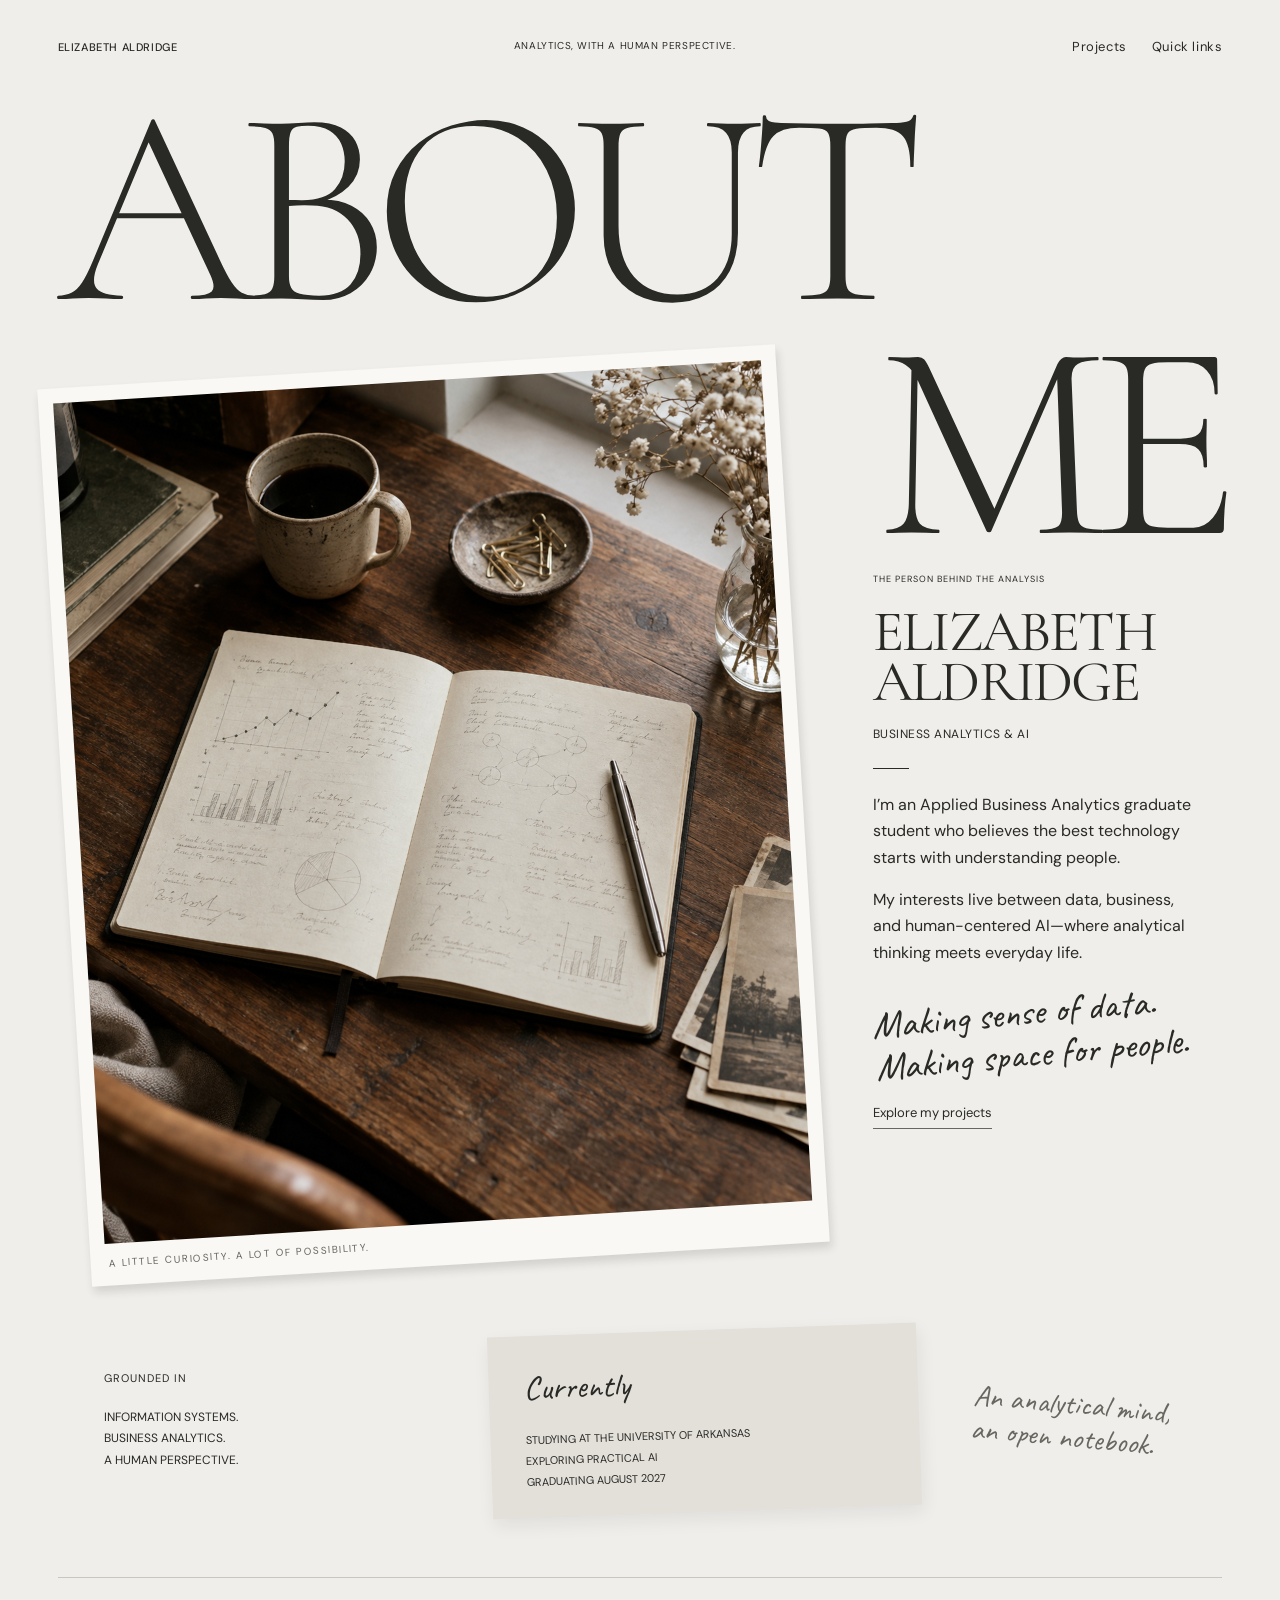
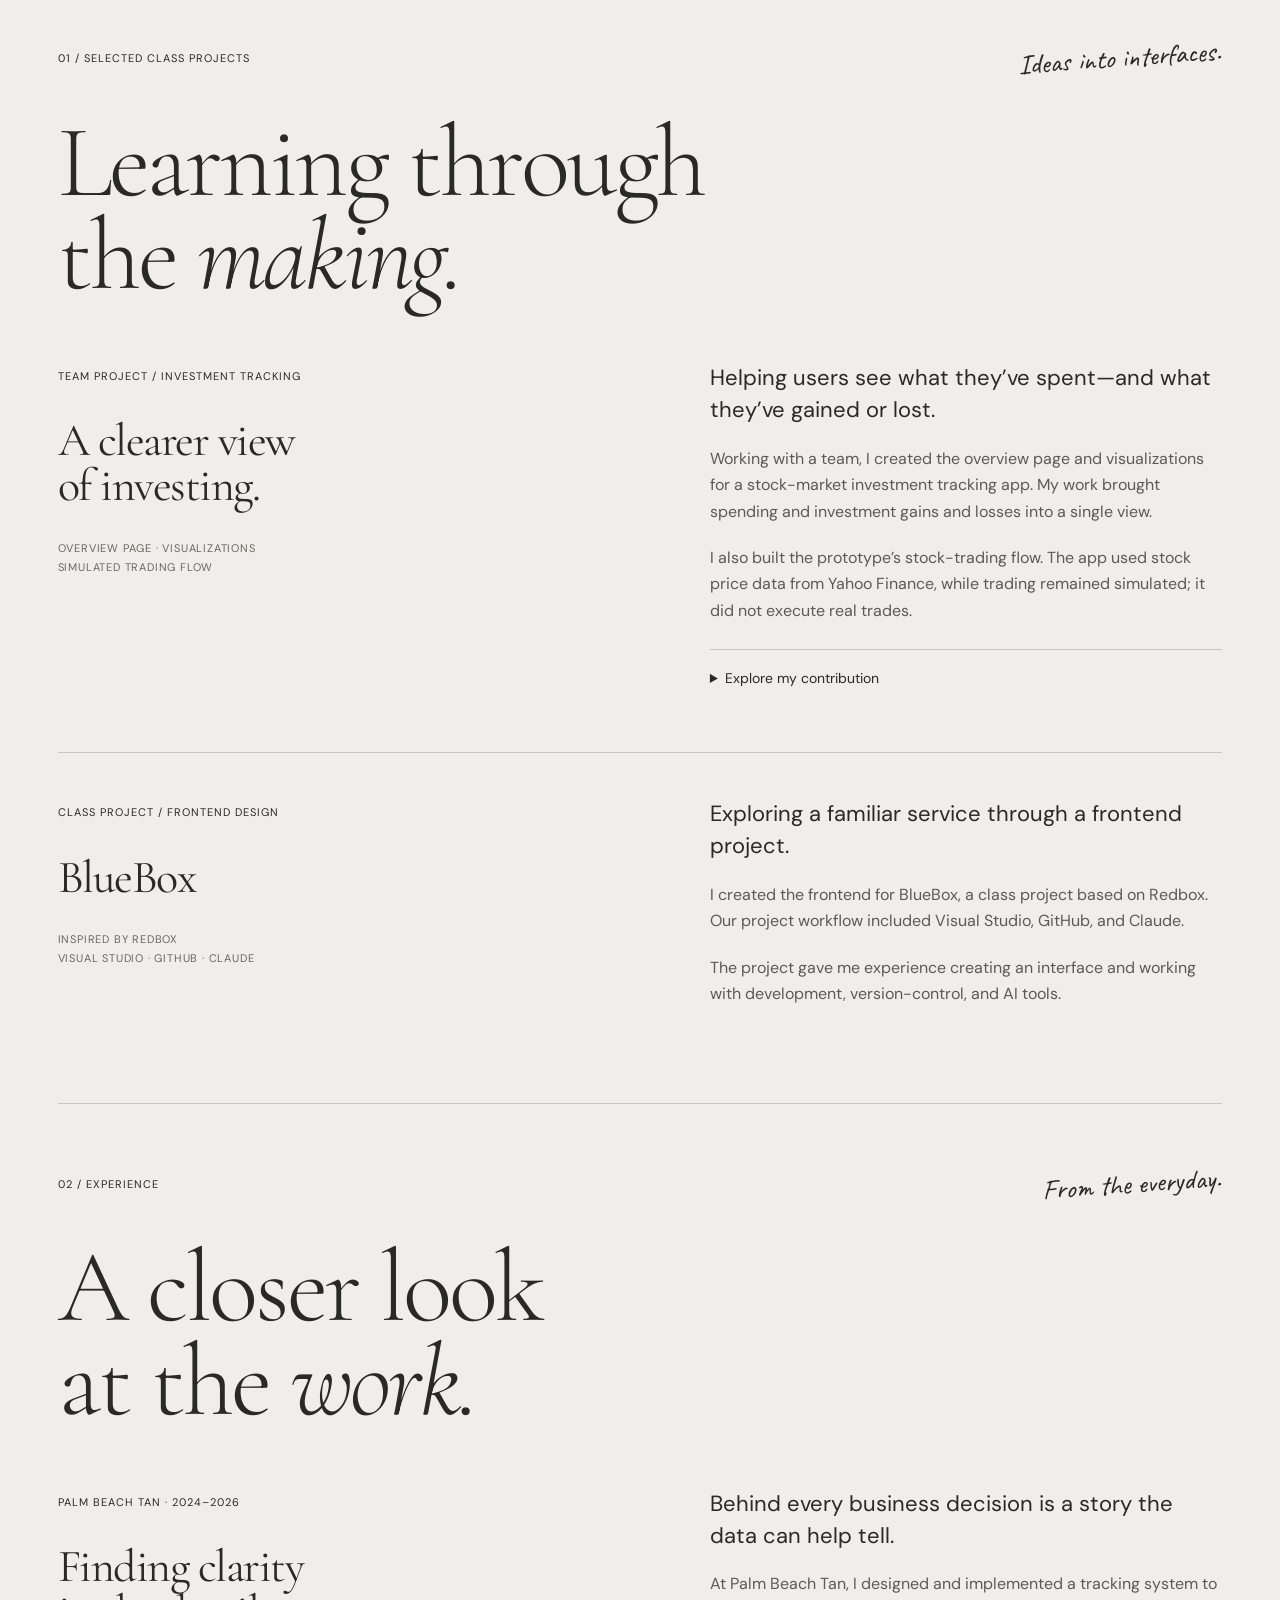
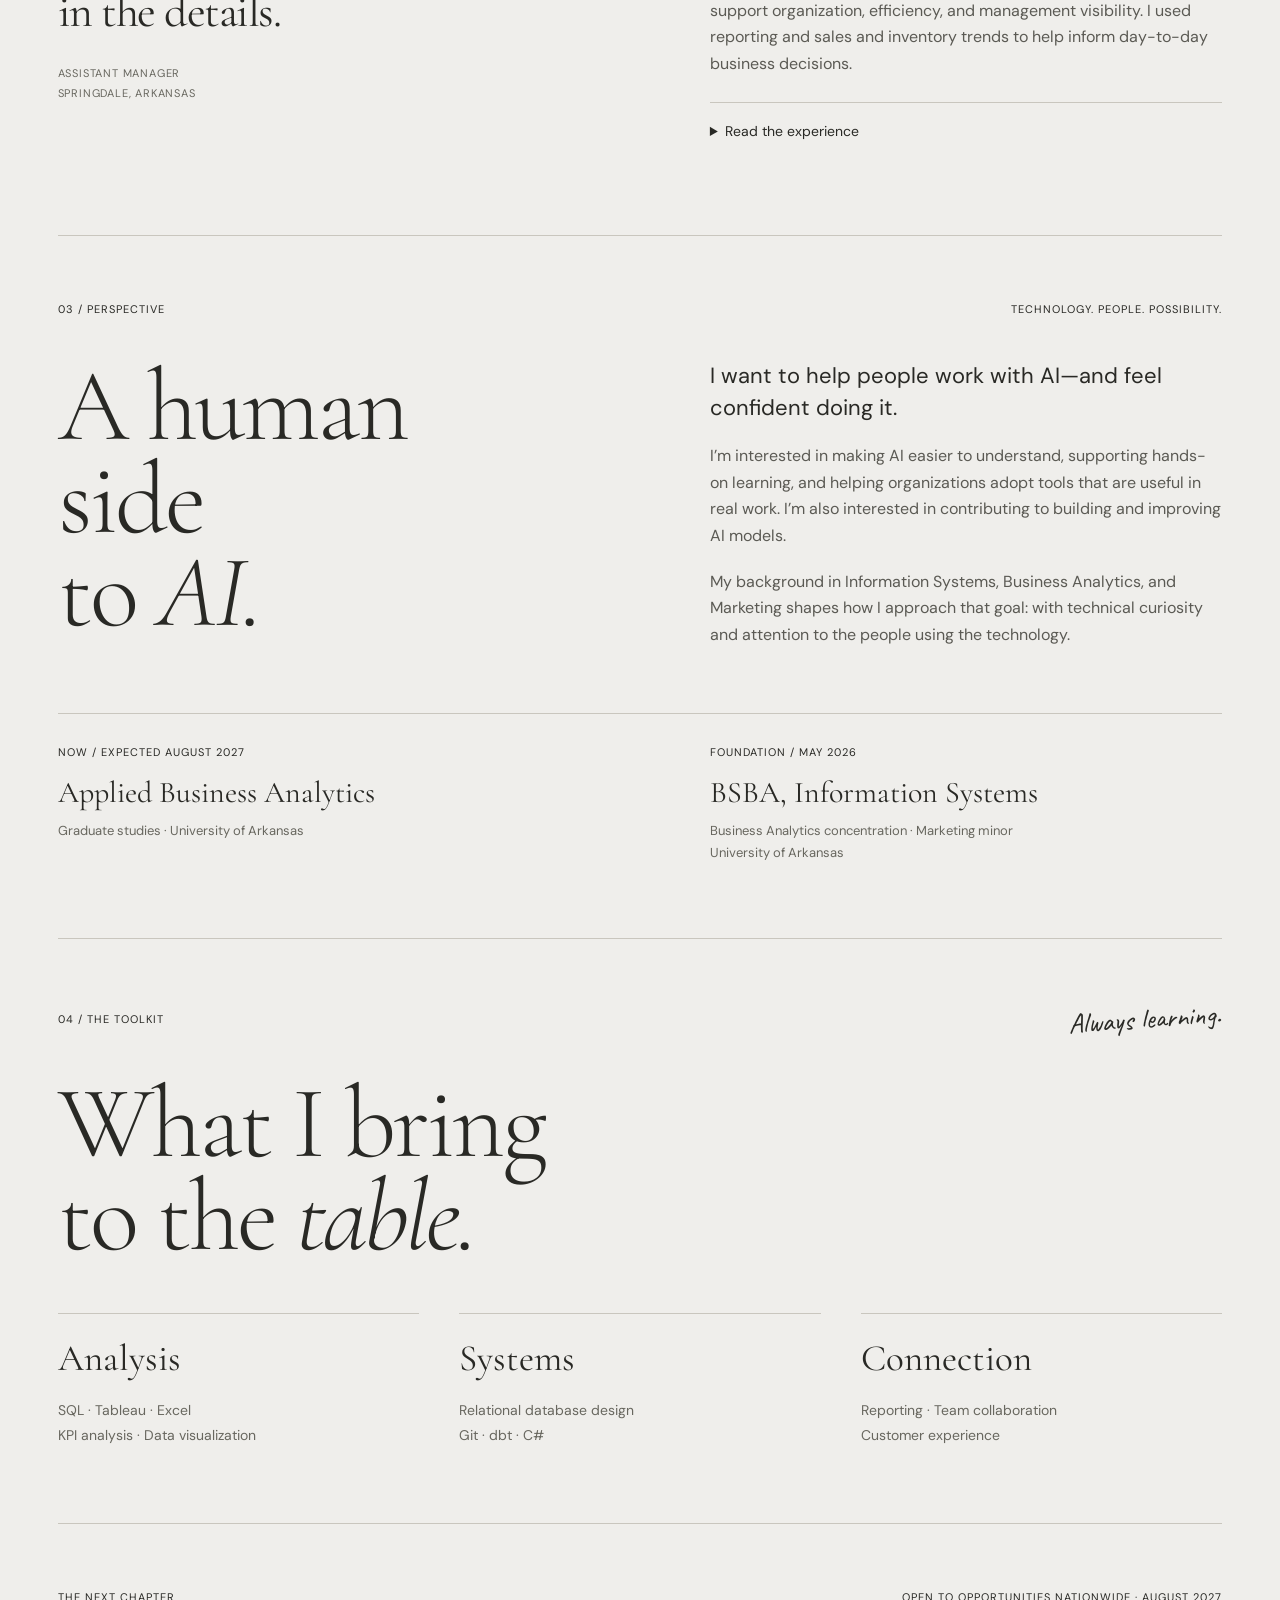
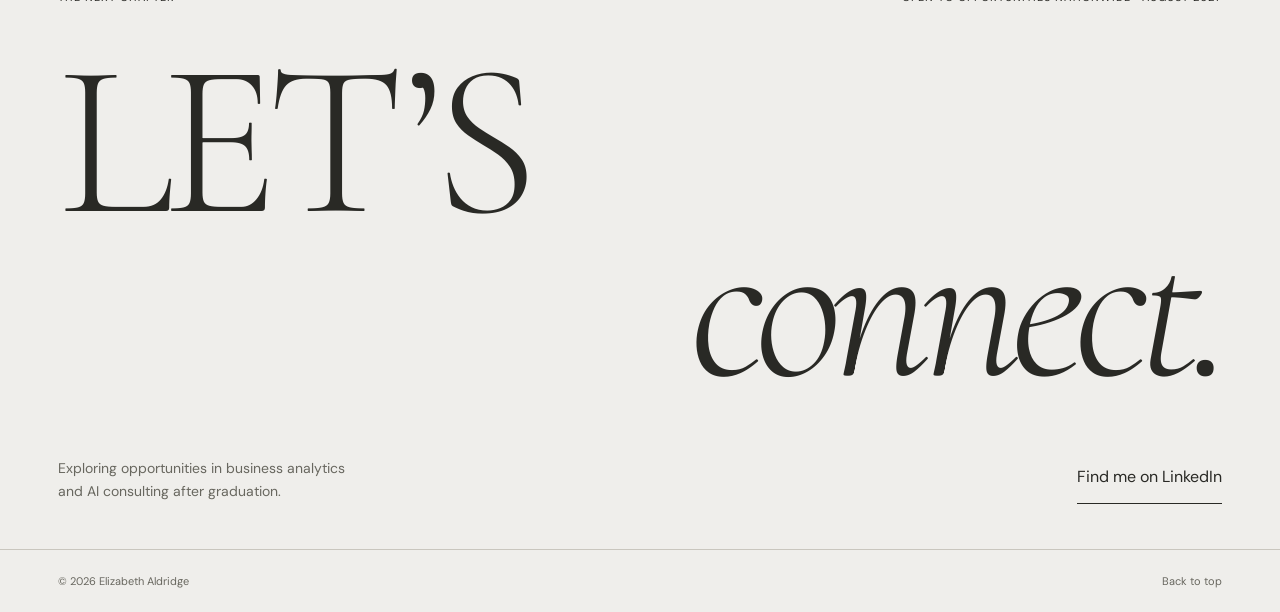
==== index.html @ b543fb03 "Add files via upload" ====
<!doctype html><html lang="en"><head><meta charset="UTF-8"><meta name="viewport" content="width=device-width,initial-scale=1"><title>Elizabeth Aldridge — A human perspective on analytics</title><meta name="description" content="Elizabeth Aldridge. Business analytics, human-centered AI, and a little curiosity. University of Arkansas, graduating August 2027."><link rel="stylesheet" href="style.css"></head><body><a class="skip" href="#main">Skip to content</a><header><a href="#" class="wordmark">ELIZABETH ALDRIDGE</a><span class="header-note">ANALYTICS, WITH A HUMAN PERSPECTIVE.</span><nav aria-label="Main navigation"><a href="#projects">Projects</a><a href="links.html">Quick links</a></nav></header><main id="main"><section class="opening" id="about"><h1><span>ABOUT</span><span>ME</span></h1><div class="intro-grid"><figure class="photo"><img src="editorial-desk.png" alt="A notebook and pen on a sunlit wooden desk, an editorial study of quiet work"><figcaption>A LITTLE CURIOSITY. A LOT OF POSSIBILITY.</figcaption></figure><div class="bio"><p class="small">THE PERSON BEHIND THE ANALYSIS</p><h2>ELIZABETH<br>ALDRIDGE</h2><p class="role-label">BUSINESS ANALYTICS & AI</p><div class="rule"></div><p>I’m an Applied Business Analytics graduate student who believes the best technology starts with understanding people.</p><p>My interests live between data, business, and human-centered AI—where analytical thinking meets everyday life.</p><p class="handwritten">Making sense of data.<br>Making space for people.</p><a class="text-link" href="#projects">Explore my projects</a></div></div><div class="notes-row"><div class="inspired"><p class="small">GROUNDED IN</p><p>INFORMATION SYSTEMS.<br>BUSINESS ANALYTICS.<br>A HUMAN PERSPECTIVE.</p></div><aside class="paper-note"><h3>Currently</h3><p>STUDYING AT THE UNIVERSITY OF ARKANSAS<br>EXPLORING PRACTICAL AI<br>GRADUATING AUGUST 2027</p></aside><p class="margin-note">An analytical mind,<br>an open notebook.</p></div></section><section class="projects section" id="projects"><div class="section-top"><p class="small">01 / SELECTED CLASS PROJECTS</p><span class="handwritten">Ideas into interfaces.</span></div><h2 class="section-title">Learning through<br>the <em>making.</em></h2><article class="work-grid"><div class="work-heading"><span class="small">TEAM PROJECT / INVESTMENT TRACKING</span><h3>A clearer view<br>of investing.</h3><p class="caption">OVERVIEW PAGE · VISUALIZATIONS<br>SIMULATED TRADING FLOW</p></div><div class="work-copy"><p class="lead">Helping users see what they’ve spent—and what they’ve gained or lost.</p><p>Working with a team, I created the overview page and visualizations for a stock-market investment tracking app. My work brought spending and investment gains and losses into a single view.</p><p>I also built the prototype’s stock-trading flow. The app used stock price data from Yahoo Finance, while trading remained simulated; it did not execute real trades.</p><details><summary>Explore my contribution</summary><div><h4>Overview and visualizations</h4><p>I designed and built the overview page to help users understand spending and investment performance, including gains and losses.</p><h4>Trading interaction</h4><p>I built the system for trading stocks within the prototype. This let us explore the trading experience without connecting to a live brokerage.</p><h4>Project scope</h4><p>A class team prototype with connected Yahoo Finance price data. It was not a production trading platform, and trading rules and safeguards were not fully enforced.</p></div></details></div></article><article class="work-grid"><div class="work-heading"><span class="small">CLASS PROJECT / FRONTEND DESIGN</span><h3>BlueBox</h3><p class="caption">INSPIRED BY REDBOX<br>VISUAL STUDIO · GITHUB · CLAUDE</p></div><div class="work-copy"><p class="lead">Exploring a familiar service through a frontend project.</p><p>I created the frontend for BlueBox, a class project based on Redbox. Our project workflow included Visual Studio, GitHub, and Claude.</p><p>The project gave me experience creating an interface and working with development, version-control, and AI tools.</p></div></article></section><section class="experience section" id="experience"><div class="section-top"><p class="small">02 / EXPERIENCE</p><span class="handwritten">From the everyday.</span></div><h2 class="section-title">A closer look<br>at the <em>work.</em></h2><div class="work-grid"><div class="work-heading"><span class="small">PALM BEACH TAN · 2024–2026</span><h3>Finding clarity<br>in the details.</h3><p class="caption">ASSISTANT MANAGER<br>SPRINGDALE, ARKANSAS</p></div><div class="work-copy"><p class="lead">Behind every business decision is a story the data can help tell.</p><p>At Palm Beach Tan, I designed and implemented a tracking system to support organization, efficiency, and management visibility. I used reporting and sales and inventory trends to help inform day-to-day business decisions.</p><details><summary>Read the experience</summary><div><h4>The context</h4><p>Daily operations brought together staffing, inventory, sales, and customer needs. Clear information helped connect the frontline team with management.</p><h4>My contribution</h4><p>I supported data tracking and reporting, analyzed business trends, maintained records, and communicated important information across the team.</p><h4>What I bring forward</h4><p>A practical understanding of how organized information and thoughtful communication can support a business.</p></div></details></div></div></section><section class="perspective section"><div class="section-top"><p class="small">03 / PERSPECTIVE</p><span class="small">TECHNOLOGY. PEOPLE. POSSIBILITY.</span></div><div class="perspective-grid"><h2 class="section-title">A human side<br>to <em>AI.</em></h2><div><p class="lead">I want to help people work with AI—and feel confident doing it.</p><p>I’m interested in making AI easier to understand, supporting hands-on learning, and helping organizations adopt tools that are useful in real work. I’m also interested in contributing to building and improving AI models.</p><p>My background in Information Systems, Business Analytics, and Marketing shapes how I approach that goal: with technical curiosity and attention to the people using the technology.</p></div></div><div class="education"><div><p class="small">NOW / EXPECTED AUGUST 2027</p><h3>Applied Business Analytics</h3><p>Graduate studies · University of Arkansas</p></div><div><p class="small">FOUNDATION / MAY 2026</p><h3>BSBA, Information Systems</h3><p>Business Analytics concentration · Marketing minor<br>University of Arkansas</p></div></div></section><section class="toolkit section"><div class="section-top"><p class="small">04 / THE TOOLKIT</p><span class="handwritten">Always learning.</span></div><h2 class="section-title">What I bring<br>to the <em>table.</em></h2><div class="skills"><article><h3>Analysis</h3><p>SQL · Tableau · Excel<br>KPI analysis · Data visualization</p></article><article><h3>Systems</h3><p>Relational database design<br>Git · dbt · C#</p></article><article><h3>Connection</h3><p>Reporting · Team collaboration<br>Customer experience</p></article></div></section><section class="contact section" id="contact"><div class="section-top"><p class="small">THE NEXT CHAPTER</p><span class="small">OPEN TO OPPORTUNITIES NATIONWIDE · AUGUST 2027</span></div><h2>LET’S<br><em>connect.</em></h2><div class="contact-bottom"><p>Exploring opportunities in business analytics<br>and AI consulting after graduation.</p><a href="https://www.linkedin.com/in/elizabeth-aldridge-2256142a5" target="_blank" rel="noopener noreferrer" class="contact-link">Find me on LinkedIn</a></div></section></main><footer><span>© 2026 Elizabeth Aldridge</span><a href="#">Back to top</a></footer></body></html>
---- style.css ----
@import url('https://fonts.googleapis.com/css2?family=Cormorant+Garamond:ital,wght@0,300;0,400;0,500;1,300;1,400&family=DM+Sans:wght@400;500;600&family=Caveat:wght@400;500&display=swap');
:root{--paper:#efeeeb;--ink:#292925;--muted:#68675f;--line:#c9c6be}*{box-sizing:border-box}html{scroll-behavior:smooth;scroll-padding-top:30px}body{margin:0;background:var(--paper);color:var(--ink);font:16px/1.65 'DM Sans',Arial,sans-serif}a{color:inherit;text-decoration:none}p,h1,h2,h3,figure{margin:0}a:focus-visible,summary:focus-visible{outline:2px solid #776146;outline-offset:6px}header{max-width:1440px;margin:auto;display:flex;justify-content:space-between;align-items:center;gap:25px;padding:36px 4.5% 25px;font-size:11px;letter-spacing:.6px}nav{display:flex;gap:25px;font-size:13px}.wordmark{font-weight:500}.header-note{font-size:10px}main{max-width:1440px;margin:auto}.opening{padding:0 4.5% 65px;position:relative}h1{font-family:'Cormorant Garamond',Georgia,serif;font-weight:300;font-size:clamp(100px,22vw,305px);line-height:.78;letter-spacing:-.065em;padding-top:18px;position:relative;z-index:2;pointer-events:none}h1 span:first-child{display:block}h1 span:last-child{display:block;text-align:right;margin-top:14px}.intro-grid{display:grid;grid-template-columns:64% 1fr;gap:6%;margin-top:-17%;position:relative;align-items:start}.photo{padding:15px 15px 0;background:#f9f8f4;box-shadow:2px 6px 8px #332d2626;transform:rotate(-3.5deg);margin:10px 0 0 6px;position:relative}.photo img{display:block;width:100%;aspect-ratio:4/4.75;object-fit:cover}.photo figcaption{font-size:10px;letter-spacing:1.5px;padding:12px 3px 13px;color:#66645d}.bio{padding-top:clamp(155px,17vw,245px)}.bio .small{font-size:9px;letter-spacing:1px;margin-bottom:20px}.bio h2{font-family:'Cormorant Garamond',Georgia,serif;font-weight:400;font-size:clamp(35px,4.5vw,68px);line-height:.87;letter-spacing:-1.8px}.role-label{font-size:12px;margin-top:18px;letter-spacing:.5px}.rule{width:36px;height:1px;background:var(--ink);margin:23px 0}.bio>p:not(.small):not(.role-label):not(.handwritten){font-size:16px;line-height:1.65;margin-bottom:16px;max-width:320px}.handwritten{font-family:Caveat,cursive;font-size:32px;line-height:1.1;font-weight:400}.bio .handwritten{margin:24px 0;transform:rotate(-5deg);font-size:clamp(27px,3vw,43px)}.text-link{display:inline-block;border-bottom:1px solid var(--muted);font-size:13px;padding-bottom:5px}.notes-row{display:grid;grid-template-columns:31% 40% 1fr;gap:5%;padding:65px 4% 0;align-items:center}.small{font-size:11px;letter-spacing:1px;line-height:1.5}.inspired>p:last-child{font-size:12px;margin-top:20px;line-height:1.8}.paper-note{background:#e3e0da;box-shadow:2px 7px 18px #29231a12;padding:25px 35px;transform:rotate(-2deg)}.paper-note h3{font-family:Caveat,cursive;font-size:33px;font-weight:400;margin-bottom:15px}.paper-note p{font-size:11px;line-height:1.9}.margin-note{font-family:Caveat,cursive;font-size:30px;line-height:1.1;transform:rotate(5deg);color:#68675f}.section{margin:0 4.5%;padding:65px 0 75px;border-top:1px solid var(--line)}.section-top{display:flex;justify-content:space-between;gap:25px;align-items:center;margin-bottom:42px}.section-top>.handwritten{font-size:28px;transform:rotate(-4deg)}.section-title{font-family:'Cormorant Garamond',Georgia,serif;font-size:clamp(58px,8vw,110px);font-weight:300;line-height:.91;letter-spacing:-3px}.section-title em{font-weight:300}.work-grid{display:grid;grid-template-columns:1fr 1fr;gap:12%;margin-top:60px}.work-heading h3{font:400 46px/.98 'Cormorant Garamond',Georgia,serif;letter-spacing:-1.5px;margin:30px 0}.caption{font-size:11px;color:var(--muted);line-height:1.8;letter-spacing:.8px}.work-copy>p,.perspective-grid>div>p{margin-bottom:20px;color:#5b5a54}.lead{font-size:22px;color:var(--ink)!important;line-height:1.45}details{border-top:1px solid var(--line);margin-top:25px}summary{cursor:pointer;padding:17px 0;font-size:14px;list-style-position:inside}details p{color:var(--muted);font-size:15px}h4{font-weight:500;margin:20px 0 8px}.perspective-grid{display:grid;grid-template-columns:1fr 1fr;gap:12%}.education{display:grid;grid-template-columns:1fr 1fr;gap:12%;border-top:1px solid var(--line);margin-top:45px;padding-top:30px}.education h3{font:400 30px/1.15 'Cormorant Garamond',Georgia,serif;margin:15px 0 10px}.education>div>p:last-child{font-size:13px;color:var(--muted)}.skills{display:grid;grid-template-columns:repeat(3,1fr);gap:40px;margin-top:50px}.skills article{border-top:1px solid var(--line);padding-top:25px}.skills h3{font:400 37px/1.1 'Cormorant Garamond',Georgia,serif;margin-bottom:18px}.skills p{font-size:14px;line-height:1.8;color:var(--muted)}.contact{padding-bottom:45px}.contact h2{font:300 clamp(90px,17vw,230px)/.7 'Cormorant Garamond',Georgia,serif;letter-spacing:-.05em;margin:60px 0}.contact h2 em{font-weight:300;display:block;text-align:right;line-height:.8}.contact-bottom{display:flex;justify-content:space-between;align-items:end;gap:25px}.contact-bottom p{font-size:14px;color:var(--muted)}.contact-link{padding:12px 0;border-bottom:1px solid var(--ink);font-size:16px}.contact-link:hover,.text-link:hover{color:#8a7257}footer{border-top:1px solid var(--line);max-width:1310px;margin:auto;padding:22px 4.5%;display:flex;justify-content:space-between;font-size:11px;color:var(--muted)}.skip{position:absolute;top:-80px;left:20px;background:white;padding:12px;z-index:10}.skip:focus{top:10px}@media(min-width:1500px){h1{font-size:305px}}@media(max-width:850px){.header-note{display:none}.bio .small{display:none}.intro-grid{gap:5%}.bio>p:not(.small):not(.role-label):not(.handwritten){font-size:14px}.role-label{font-size:10px}.rule{margin:18px 0}.bio .handwritten{font-size:26px}.notes-row{padding:45px 1% 0;grid-template-columns:40% 55%;gap:5%}.margin-note{display:none}.paper-note{padding:22px}.section{padding:50px 0}.section-title{font-size:70px}.work-grid,.perspective-grid{gap:7%}.work-heading h3{font-size:38px}}@media(max-width:570px){header{padding:23px 6% 18px;font-size:10px}nav{font-size:12px;gap:17px}.opening{padding:0 6% 45px}h1{font-size:24vw;padding-top:16px;line-height:.84}h1 span:last-child{margin-top:0}.intro-grid{grid-template-columns:1fr;margin-top:-15%;gap:35px}.photo{width:70%;margin-left:3px;padding:8px 8px 0;transform:rotate(-4deg)}.photo img{aspect-ratio:4/5}.photo figcaption{font-size:8px;padding:8px 0;letter-spacing:.5px}.bio{padding-top:0;display:block}.bio h2{font-size:57px;line-height:.91}.bio .small{display:block;margin-bottom:18px}.bio>p:not(.small):not(.role-label):not(.handwritten){font-size:16px;max-width:none}.role-label{font-size:12px}.bio .handwritten{font-size:34px;margin:26px 0 30px}.notes-row{padding-top:38px;display:block}.inspired{display:none}.paper-note{padding:25px 28px;transform:rotate(-2deg)}.paper-note p{font-size:11px}.section{margin:0 6%;padding:42px 0}.section-top{margin-bottom:30px;align-items:start}.section-top>.small:last-child{max-width:165px;text-align:right;font-size:9px}.section-top>.handwritten{font-size:24px}.section-title{font-size:66px;letter-spacing:-2.5px}.work-grid,.perspective-grid,.education{grid-template-columns:1fr;gap:30px}.work-grid{margin-top:35px}.work-heading h3{margin:20px 0}.work-copy .lead{font-size:21px}.perspective-grid{gap:32px}.education{margin-top:28px}.skills{grid-template-columns:1fr;gap:25px;margin-top:35px}.skills h3{margin-bottom:10px}.contact h2{font-size:26vw;margin:40px 0}.contact-bottom{flex-direction:column;align-items:start}.contact-bottom p{font-size:14px}footer{padding:20px 6%;font-size:10px}}@media(prefers-reduced-motion:reduce){html{scroll-behavior:auto}}

.projects .work-grid+.work-grid{border-top:1px solid var(--line);padding-top:45px;margin-top:45px}
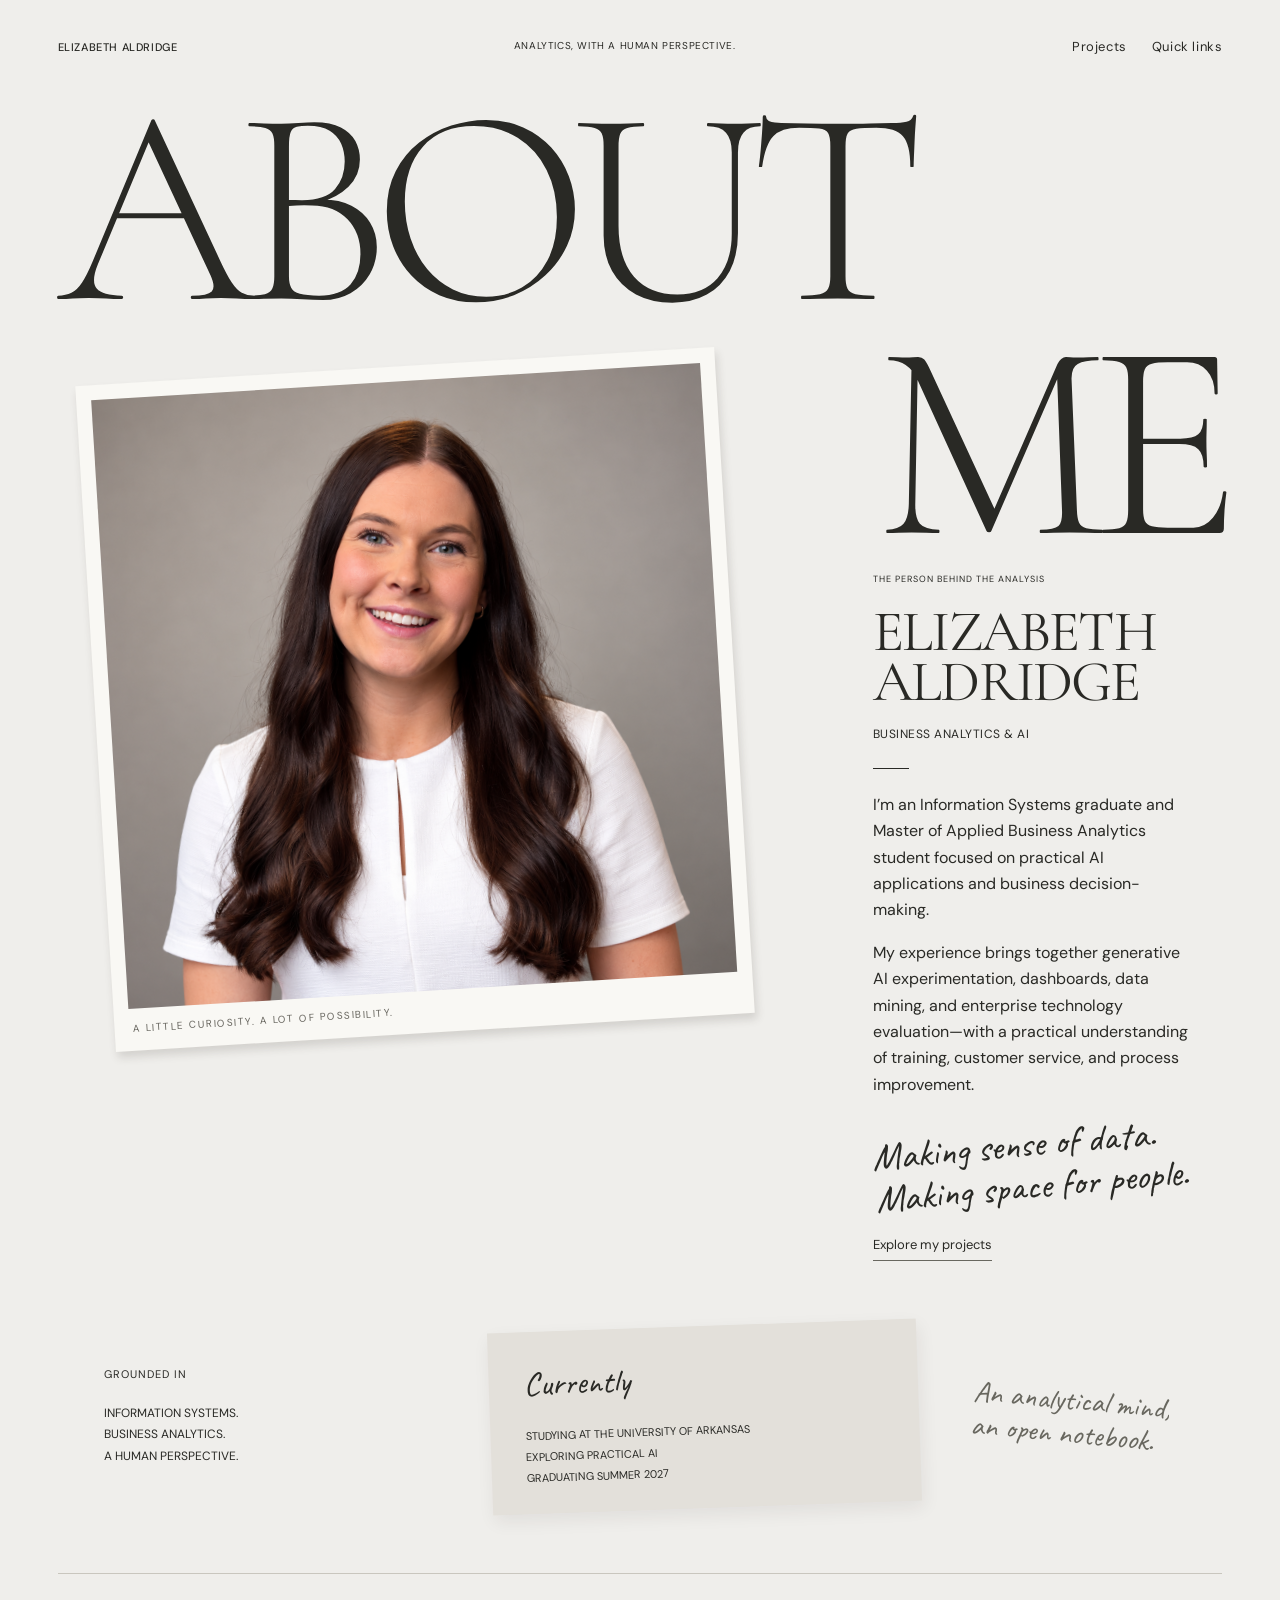
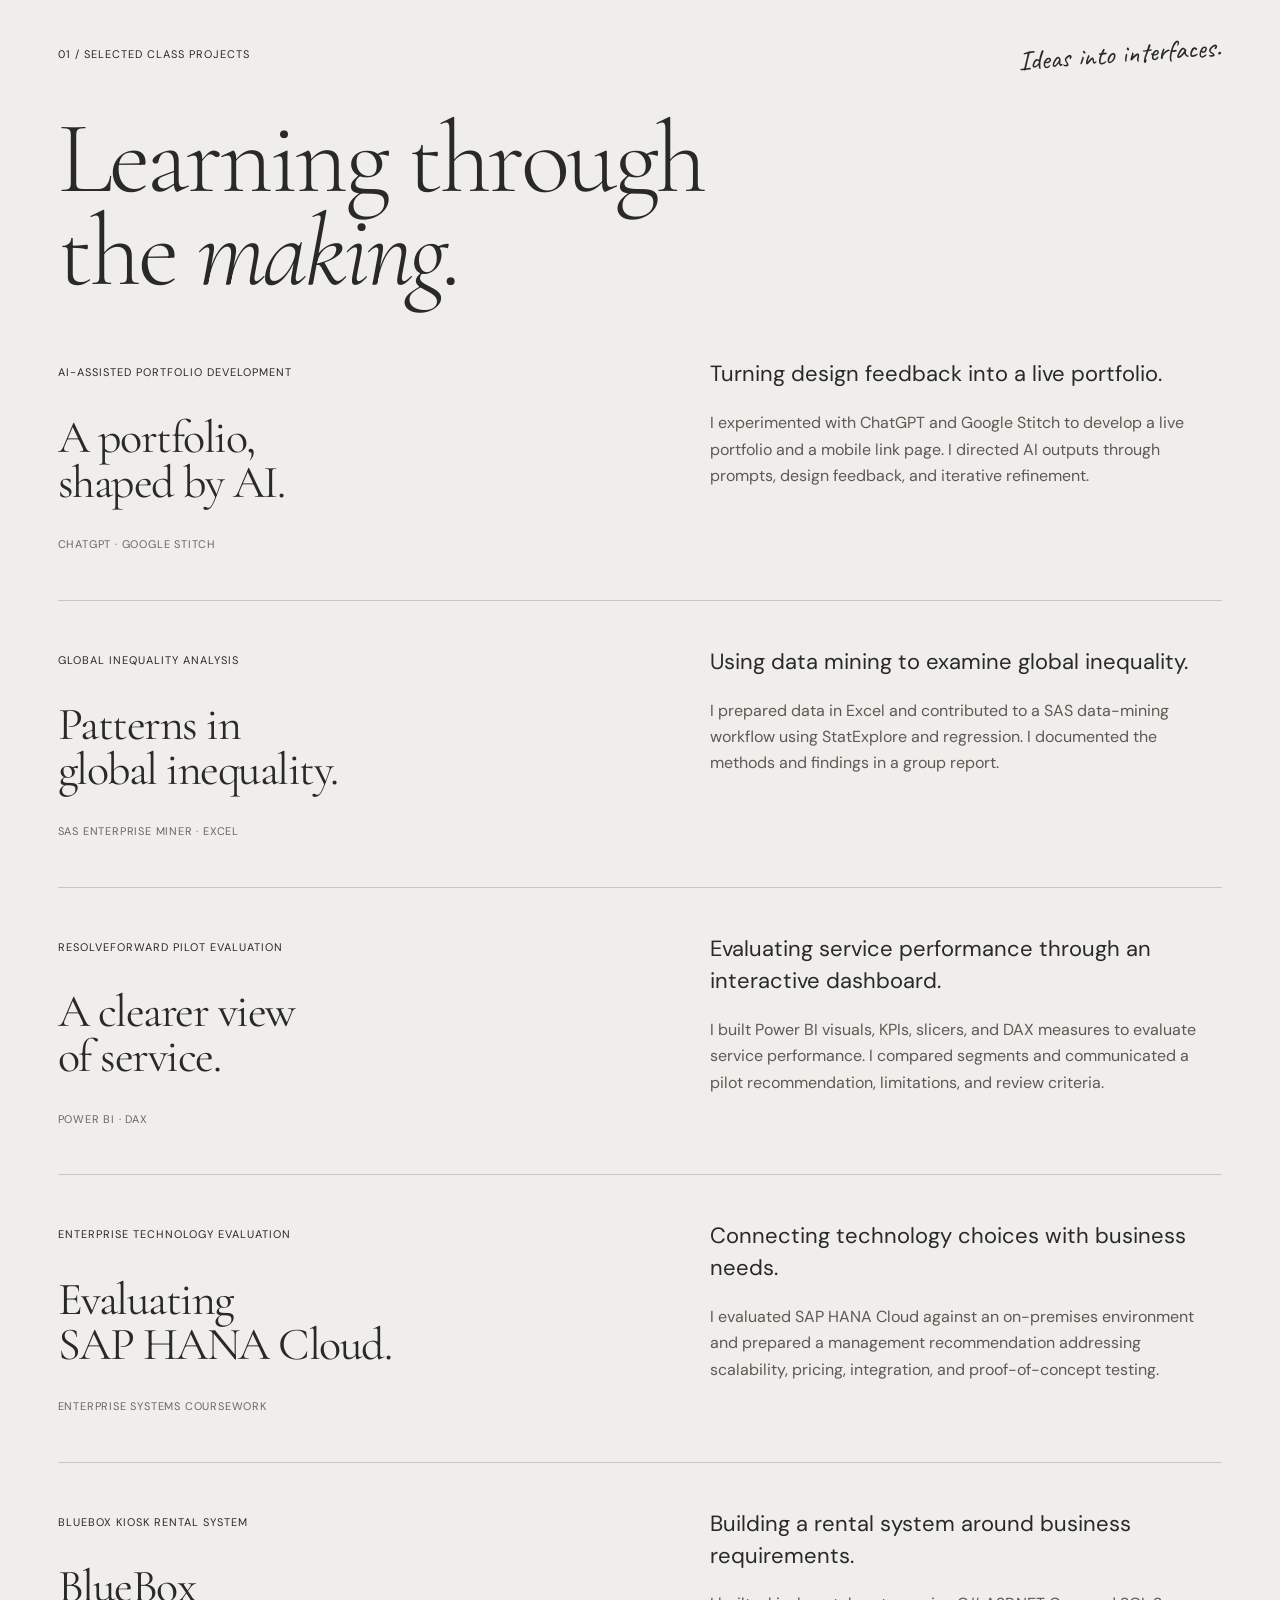
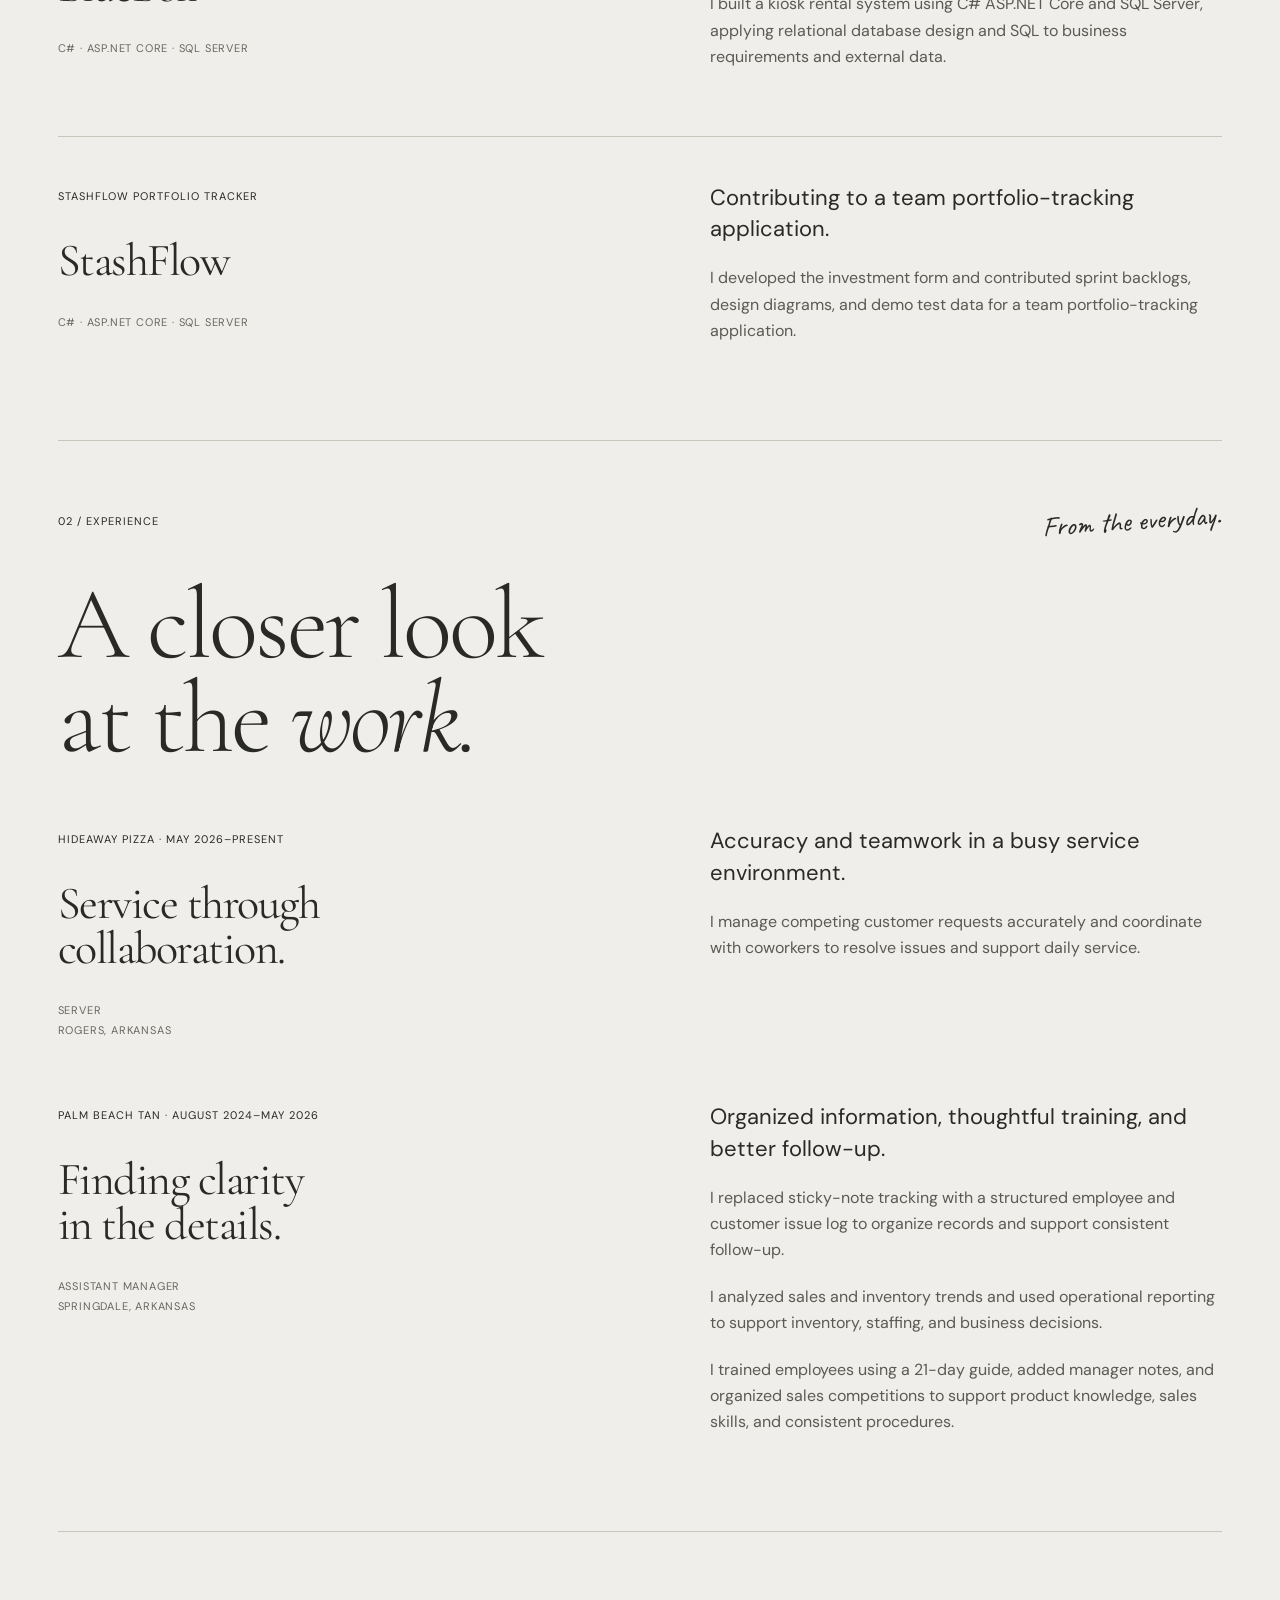
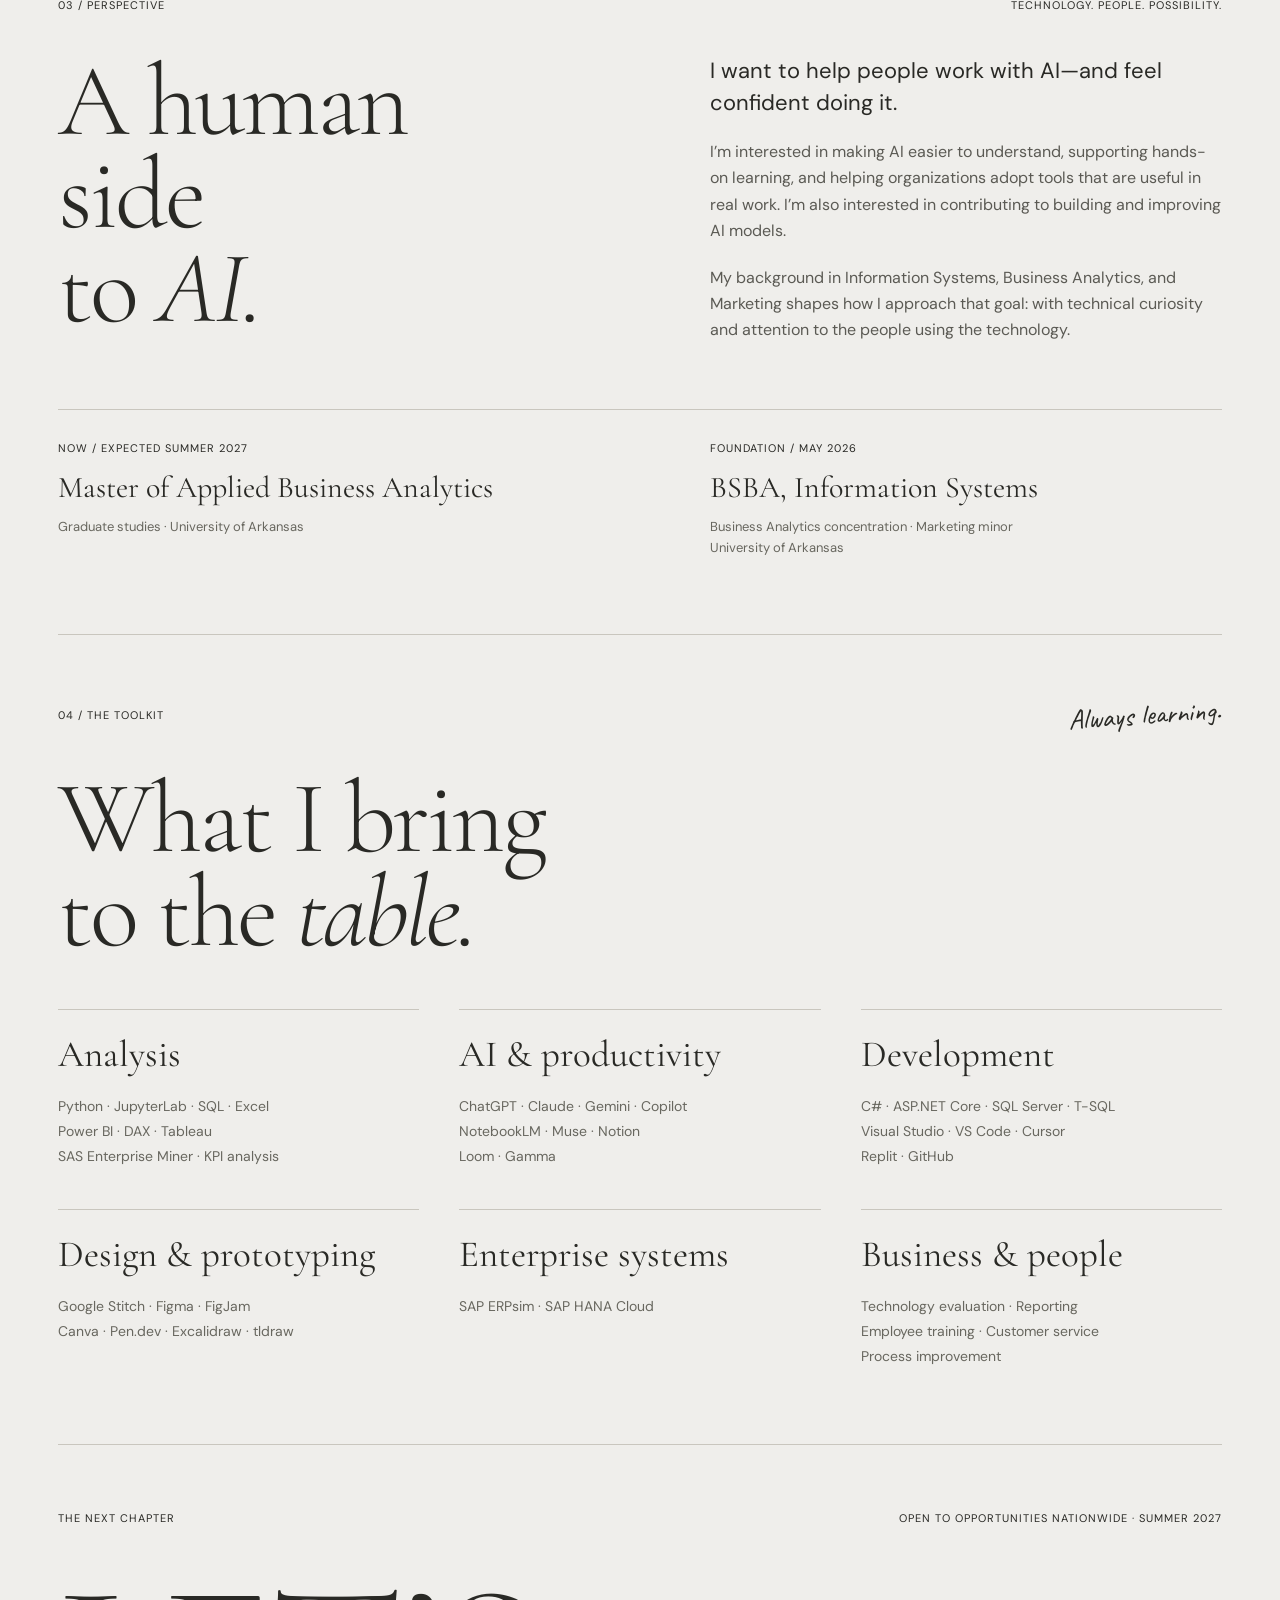
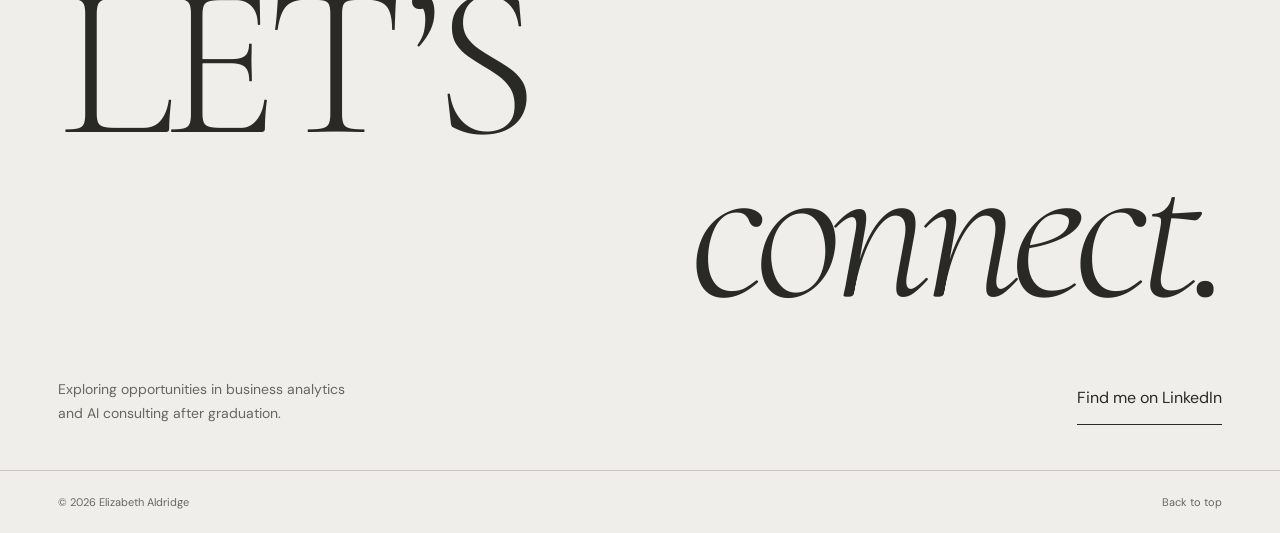
==== commit 6bd5e6fc: "updated portfolio and resume" ====
--- a/index.html
+++ b/index.html
@@ -1 +1 @@
-<!doctype html><html lang="en"><head><meta charset="UTF-8"><meta name="viewport" content="width=device-width,initial-scale=1"><title>Elizabeth Aldridge — A human perspective on analytics</title><meta name="description" content="Elizabeth Aldridge. Business analytics, human-centered AI, and a little curiosity. University of Arkansas, graduating August 2027."><link rel="stylesheet" href="style.css"></head><body><a class="skip" href="#main">Skip to content</a><header><a href="#" class="wordmark">ELIZABETH ALDRIDGE</a><span class="header-note">ANALYTICS, WITH A HUMAN PERSPECTIVE.</span><nav aria-label="Main navigation"><a href="#projects">Projects</a><a href="links.html">Quick links</a></nav></header><main id="main"><section class="opening" id="about"><h1><span>ABOUT</span><span>ME</span></h1><div class="intro-grid"><figure class="photo"><img src="editorial-desk.png" alt="A notebook and pen on a sunlit wooden desk, an editorial study of quiet work"><figcaption>A LITTLE CURIOSITY. A LOT OF POSSIBILITY.</figcaption></figure><div class="bio"><p class="small">THE PERSON BEHIND THE ANALYSIS</p><h2>ELIZABETH<br>ALDRIDGE</h2><p class="role-label">BUSINESS ANALYTICS & AI</p><div class="rule"></div><p>I’m an Applied Business Analytics graduate student who believes the best technology starts with understanding people.</p><p>My interests live between data, business, and human-centered AI—where analytical thinking meets everyday life.</p><p class="handwritten">Making sense of data.<br>Making space for people.</p><a class="text-link" href="#projects">Explore my projects</a></div></div><div class="notes-row"><div class="inspired"><p class="small">GROUNDED IN</p><p>INFORMATION SYSTEMS.<br>BUSINESS ANALYTICS.<br>A HUMAN PERSPECTIVE.</p></div><aside class="paper-note"><h3>Currently</h3><p>STUDYING AT THE UNIVERSITY OF ARKANSAS<br>EXPLORING PRACTICAL AI<br>GRADUATING AUGUST 2027</p></aside><p class="margin-note">An analytical mind,<br>an open notebook.</p></div></section><section class="projects section" id="projects"><div class="section-top"><p class="small">01 / SELECTED CLASS PROJECTS</p><span class="handwritten">Ideas into interfaces.</span></div><h2 class="section-title">Learning through<br>the <em>making.</em></h2><article class="work-grid"><div class="work-heading"><span class="small">TEAM PROJECT / INVESTMENT TRACKING</span><h3>A clearer view<br>of investing.</h3><p class="caption">OVERVIEW PAGE · VISUALIZATIONS<br>SIMULATED TRADING FLOW</p></div><div class="work-copy"><p class="lead">Helping users see what they’ve spent—and what they’ve gained or lost.</p><p>Working with a team, I created the overview page and visualizations for a stock-market investment tracking app. My work brought spending and investment gains and losses into a single view.</p><p>I also built the prototype’s stock-trading flow. The app used stock price data from Yahoo Finance, while trading remained simulated; it did not execute real trades.</p><details><summary>Explore my contribution</summary><div><h4>Overview and visualizations</h4><p>I designed and built the overview page to help users understand spending and investment performance, including gains and losses.</p><h4>Trading interaction</h4><p>I built the system for trading stocks within the prototype. This let us explore the trading experience without connecting to a live brokerage.</p><h4>Project scope</h4><p>A class team prototype with connected Yahoo Finance price data. It was not a production trading platform, and trading rules and safeguards were not fully enforced.</p></div></details></div></article><article class="work-grid"><div class="work-heading"><span class="small">CLASS PROJECT / FRONTEND DESIGN</span><h3>BlueBox</h3><p class="caption">INSPIRED BY REDBOX<br>VISUAL STUDIO · GITHUB · CLAUDE</p></div><div class="work-copy"><p class="lead">Exploring a familiar service through a frontend project.</p><p>I created the frontend for BlueBox, a class project based on Redbox. Our project workflow included Visual Studio, GitHub, and Claude.</p><p>The project gave me experience creating an interface and working with development, version-control, and AI tools.</p></div></article></section><section class="experience section" id="experience"><div class="section-top"><p class="small">02 / EXPERIENCE</p><span class="handwritten">From the everyday.</span></div><h2 class="section-title">A closer look<br>at the <em>work.</em></h2><div class="work-grid"><div class="work-heading"><span class="small">PALM BEACH TAN · 2024–2026</span><h3>Finding clarity<br>in the details.</h3><p class="caption">ASSISTANT MANAGER<br>SPRINGDALE, ARKANSAS</p></div><div class="work-copy"><p class="lead">Behind every business decision is a story the data can help tell.</p><p>At Palm Beach Tan, I designed and implemented a tracking system to support organization, efficiency, and management visibility. I used reporting and sales and inventory trends to help inform day-to-day business decisions.</p><details><summary>Read the experience</summary><div><h4>The context</h4><p>Daily operations brought together staffing, inventory, sales, and customer needs. Clear information helped connect the frontline team with management.</p><h4>My contribution</h4><p>I supported data tracking and reporting, analyzed business trends, maintained records, and communicated important information across the team.</p><h4>What I bring forward</h4><p>A practical understanding of how organized information and thoughtful communication can support a business.</p></div></details></div></div></section><section class="perspective section"><div class="section-top"><p class="small">03 / PERSPECTIVE</p><span class="small">TECHNOLOGY. PEOPLE. POSSIBILITY.</span></div><div class="perspective-grid"><h2 class="section-title">A human side<br>to <em>AI.</em></h2><div><p class="lead">I want to help people work with AI—and feel confident doing it.</p><p>I’m interested in making AI easier to understand, supporting hands-on learning, and helping organizations adopt tools that are useful in real work. I’m also interested in contributing to building and improving AI models.</p><p>My background in Information Systems, Business Analytics, and Marketing shapes how I approach that goal: with technical curiosity and attention to the people using the technology.</p></div></div><div class="education"><div><p class="small">NOW / EXPECTED AUGUST 2027</p><h3>Applied Business Analytics</h3><p>Graduate studies · University of Arkansas</p></div><div><p class="small">FOUNDATION / MAY 2026</p><h3>BSBA, Information Systems</h3><p>Business Analytics concentration · Marketing minor<br>University of Arkansas</p></div></div></section><section class="toolkit section"><div class="section-top"><p class="small">04 / THE TOOLKIT</p><span class="handwritten">Always learning.</span></div><h2 class="section-title">What I bring<br>to the <em>table.</em></h2><div class="skills"><article><h3>Analysis</h3><p>SQL · Tableau · Excel<br>KPI analysis · Data visualization</p></article><article><h3>Systems</h3><p>Relational database design<br>Git · dbt · C#</p></article><article><h3>Connection</h3><p>Reporting · Team collaboration<br>Customer experience</p></article></div></section><section class="contact section" id="contact"><div class="section-top"><p class="small">THE NEXT CHAPTER</p><span class="small">OPEN TO OPPORTUNITIES NATIONWIDE · AUGUST 2027</span></div><h2>LET’S<br><em>connect.</em></h2><div class="contact-bottom"><p>Exploring opportunities in business analytics<br>and AI consulting after graduation.</p><a href="https://www.linkedin.com/in/elizabeth-aldridge-2256142a5" target="_blank" rel="noopener noreferrer" class="contact-link">Find me on LinkedIn</a></div></section></main><footer><span>© 2026 Elizabeth Aldridge</span><a href="#">Back to top</a></footer></body></html>
+<!doctype html><html lang="en"><head><meta charset="UTF-8"><meta name="viewport" content="width=device-width,initial-scale=1"><title>Elizabeth Aldridge — A human perspective on analytics</title><meta name="description" content="Elizabeth Aldridge. Business analytics, human-centered AI, and a little curiosity. University of Arkansas, graduating Summer 2027."><link rel="stylesheet" href="style.css"></head><body><a class="skip" href="#main">Skip to content</a><header><a href="#" class="wordmark">ELIZABETH ALDRIDGE</a><span class="header-note">ANALYTICS, WITH A HUMAN PERSPECTIVE.</span><nav aria-label="Main navigation"><a href="#projects">Projects</a><a href="links.html">Quick links</a></nav></header><main id="main"><section class="opening" id="about"><h1><span>ABOUT</span><span>ME</span></h1><div class="intro-grid"><figure class="photo"><img src="headshot.png" alt="Professional headshot of Elizabeth Aldridge" width="1254" height="1254" fetchpriority="high" decoding="async"><figcaption>A LITTLE CURIOSITY. A LOT OF POSSIBILITY.</figcaption></figure><div class="bio"><p class="small">THE PERSON BEHIND THE ANALYSIS</p><h2>ELIZABETH<br>ALDRIDGE</h2><p class="role-label">BUSINESS ANALYTICS & AI</p><div class="rule"></div><p>I’m an Information Systems graduate and Master of Applied Business Analytics student focused on practical AI applications and business decision-making.</p><p>My experience brings together generative AI experimentation, dashboards, data mining, and enterprise technology evaluation—with a practical understanding of training, customer service, and process improvement.</p><p class="handwritten">Making sense of data.<br>Making space for people.</p><a class="text-link" href="#projects">Explore my projects</a></div></div><div class="notes-row"><div class="inspired"><p class="small">GROUNDED IN</p><p>INFORMATION SYSTEMS.<br>BUSINESS ANALYTICS.<br>A HUMAN PERSPECTIVE.</p></div><aside class="paper-note"><h3>Currently</h3><p>STUDYING AT THE UNIVERSITY OF ARKANSAS<br>EXPLORING PRACTICAL AI<br>GRADUATING SUMMER 2027</p></aside><p class="margin-note">An analytical mind,<br>an open notebook.</p></div></section><section class="projects section" id="projects"><div class="section-top"><p class="small">01 / SELECTED CLASS PROJECTS</p><span class="handwritten">Ideas into interfaces.</span></div><h2 class="section-title">Learning through<br>the <em>making.</em></h2><article class="work-grid"><div class="work-heading"><span class="small">AI-ASSISTED PORTFOLIO DEVELOPMENT</span><h3>A portfolio,<br>shaped by AI.</h3><p class="caption">CHATGPT · GOOGLE STITCH</p></div><div class="work-copy"><p class="lead">Turning design feedback into a live portfolio.</p><p>I experimented with ChatGPT and Google Stitch to develop a live portfolio and a mobile link page. I directed AI outputs through prompts, design feedback, and iterative refinement.</p></div></article><article class="work-grid"><div class="work-heading"><span class="small">GLOBAL INEQUALITY ANALYSIS</span><h3>Patterns in<br>global inequality.</h3><p class="caption">SAS ENTERPRISE MINER · EXCEL</p></div><div class="work-copy"><p class="lead">Using data mining to examine global inequality.</p><p>I prepared data in Excel and contributed to a SAS data-mining workflow using StatExplore and regression. I documented the methods and findings in a group report.</p></div></article><article class="work-grid"><div class="work-heading"><span class="small">RESOLVEFORWARD PILOT EVALUATION</span><h3>A clearer view<br>of service.</h3><p class="caption">POWER BI · DAX</p></div><div class="work-copy"><p class="lead">Evaluating service performance through an interactive dashboard.</p><p>I built Power BI visuals, KPIs, slicers, and DAX measures to evaluate service performance. I compared segments and communicated a pilot recommendation, limitations, and review criteria.</p></div></article><article class="work-grid"><div class="work-heading"><span class="small">ENTERPRISE TECHNOLOGY EVALUATION</span><h3>Evaluating<br>SAP HANA Cloud.</h3><p class="caption">ENTERPRISE SYSTEMS COURSEWORK</p></div><div class="work-copy"><p class="lead">Connecting technology choices with business needs.</p><p>I evaluated SAP HANA Cloud against an on-premises environment and prepared a management recommendation addressing scalability, pricing, integration, and proof-of-concept testing.</p></div></article><article class="work-grid"><div class="work-heading"><span class="small">BLUEBOX KIOSK RENTAL SYSTEM</span><h3>BlueBox</h3><p class="caption">C# · ASP.NET CORE · SQL SERVER</p></div><div class="work-copy"><p class="lead">Building a rental system around business requirements.</p><p>I built a kiosk rental system using C# ASP.NET Core and SQL Server, applying relational database design and SQL to business requirements and external data.</p></div></article><article class="work-grid"><div class="work-heading"><span class="small">STASHFLOW PORTFOLIO TRACKER</span><h3>StashFlow</h3><p class="caption">C# · ASP.NET CORE · SQL SERVER</p></div><div class="work-copy"><p class="lead">Contributing to a team portfolio-tracking application.</p><p>I developed the investment form and contributed sprint backlogs, design diagrams, and demo test data for a team portfolio-tracking application.</p></div></article></section><section class="experience section" id="experience"><div class="section-top"><p class="small">02 / EXPERIENCE</p><span class="handwritten">From the everyday.</span></div><h2 class="section-title">A closer look<br>at the <em>work.</em></h2><div class="work-grid"><div class="work-heading"><span class="small">HIDEAWAY PIZZA · MAY 2026–PRESENT</span><h3>Service through<br>collaboration.</h3><p class="caption">SERVER<br>ROGERS, ARKANSAS</p></div><div class="work-copy"><p class="lead">Accuracy and teamwork in a busy service environment.</p><p>I manage competing customer requests accurately and coordinate with coworkers to resolve issues and support daily service.</p></div></div><div class="work-grid"><div class="work-heading"><span class="small">PALM BEACH TAN · AUGUST 2024–MAY 2026</span><h3>Finding clarity<br>in the details.</h3><p class="caption">ASSISTANT MANAGER<br>SPRINGDALE, ARKANSAS</p></div><div class="work-copy"><p class="lead">Organized information, thoughtful training, and better follow-up.</p><p>I replaced sticky-note tracking with a structured employee and customer issue log to organize records and support consistent follow-up.</p><p>I analyzed sales and inventory trends and used operational reporting to support inventory, staffing, and business decisions.</p><p>I trained employees using a 21-day guide, added manager notes, and organized sales competitions to support product knowledge, sales skills, and consistent procedures.</p></div></div></section><section class="perspective section"><div class="section-top"><p class="small">03 / PERSPECTIVE</p><span class="small">TECHNOLOGY. PEOPLE. POSSIBILITY.</span></div><div class="perspective-grid"><h2 class="section-title">A human side<br>to <em>AI.</em></h2><div><p class="lead">I want to help people work with AI—and feel confident doing it.</p><p>I’m interested in making AI easier to understand, supporting hands-on learning, and helping organizations adopt tools that are useful in real work. I’m also interested in contributing to building and improving AI models.</p><p>My background in Information Systems, Business Analytics, and Marketing shapes how I approach that goal: with technical curiosity and attention to the people using the technology.</p></div></div><div class="education"><div><p class="small">NOW / EXPECTED SUMMER 2027</p><h3>Master of Applied Business Analytics</h3><p>Graduate studies · University of Arkansas</p></div><div><p class="small">FOUNDATION / MAY 2026</p><h3>BSBA, Information Systems</h3><p>Business Analytics concentration · Marketing minor<br>University of Arkansas</p></div></div></section><section class="toolkit section"><div class="section-top"><p class="small">04 / THE TOOLKIT</p><span class="handwritten">Always learning.</span></div><h2 class="section-title">What I bring<br>to the <em>table.</em></h2><div class="skills"><article><h3>Analysis</h3><p>Python · JupyterLab · SQL · Excel<br>Power BI · DAX · Tableau<br>SAS Enterprise Miner · KPI analysis</p></article><article><h3>AI & productivity</h3><p>ChatGPT · Claude · Gemini · Copilot<br>NotebookLM · Muse · Notion<br>Loom · Gamma</p></article><article><h3>Development</h3><p>C# · ASP.NET Core · SQL Server · T-SQL<br>Visual Studio · VS Code · Cursor<br>Replit · GitHub</p></article><article><h3>Design & prototyping</h3><p>Google Stitch · Figma · FigJam<br>Canva · Pen.dev · Excalidraw · tldraw</p></article><article><h3>Enterprise systems</h3><p>SAP ERPsim · SAP HANA Cloud</p></article><article><h3>Business & people</h3><p>Technology evaluation · Reporting<br>Employee training · Customer service<br>Process improvement</p></article></div></section><section class="contact section" id="contact"><div class="section-top"><p class="small">THE NEXT CHAPTER</p><span class="small">OPEN TO OPPORTUNITIES NATIONWIDE · SUMMER 2027</span></div><h2>LET’S<br><em>connect.</em></h2><div class="contact-bottom"><p>Exploring opportunities in business analytics<br>and AI consulting after graduation.</p><a href="https://www.linkedin.com/in/elizabeth-aldridge-2256142a5" target="_blank" rel="noopener noreferrer" class="contact-link">Find me on LinkedIn</a></div></section></main><footer><span>© 2026 Elizabeth Aldridge</span><a href="#">Back to top</a></footer></body></html>
--- a/style.css
+++ b/style.css
@@ -2,3 +2,22 @@
 :root{--paper:#efeeeb;--ink:#292925;--muted:#68675f;--line:#c9c6be}*{box-sizing:border-box}html{scroll-behavior:smooth;scroll-padding-top:30px}body{margin:0;background:var(--paper);color:var(--ink);font:16px/1.65 'DM Sans',Arial,sans-serif}a{color:inherit;text-decoration:none}p,h1,h2,h3,figure{margin:0}a:focus-visible,summary:focus-visible{outline:2px solid #776146;outline-offset:6px}header{max-width:1440px;margin:auto;display:flex;justify-content:space-between;align-items:center;gap:25px;padding:36px 4.5% 25px;font-size:11px;letter-spacing:.6px}nav{display:flex;gap:25px;font-size:13px}.wordmark{font-weight:500}.header-note{font-size:10px}main{max-width:1440px;margin:auto}.opening{padding:0 4.5% 65px;position:relative}h1{font-family:'Cormorant Garamond',Georgia,serif;font-weight:300;font-size:clamp(100px,22vw,305px);line-height:.78;letter-spacing:-.065em;padding-top:18px;position:relative;z-index:2;pointer-events:none}h1 span:first-child{display:block}h1 span:last-child{display:block;text-align:right;margin-top:14px}.intro-grid{display:grid;grid-template-columns:64% 1fr;gap:6%;margin-top:-17%;position:relative;align-items:start}.photo{padding:15px 15px 0;background:#f9f8f4;box-shadow:2px 6px 8px #332d2626;transform:rotate(-3.5deg);margin:10px 0 0 6px;position:relative}.photo img{display:block;width:100%;aspect-ratio:4/4.75;object-fit:cover}.photo figcaption{font-size:10px;letter-spacing:1.5px;padding:12px 3px 13px;color:#66645d}.bio{padding-top:clamp(155px,17vw,245px)}.bio .small{font-size:9px;letter-spacing:1px;margin-bottom:20px}.bio h2{font-family:'Cormorant Garamond',Georgia,serif;font-weight:400;font-size:clamp(35px,4.5vw,68px);line-height:.87;letter-spacing:-1.8px}.role-label{font-size:12px;margin-top:18px;letter-spacing:.5px}.rule{width:36px;height:1px;background:var(--ink);margin:23px 0}.bio>p:not(.small):not(.role-label):not(.handwritten){font-size:16px;line-height:1.65;margin-bottom:16px;max-width:320px}.handwritten{font-family:Caveat,cursive;font-size:32px;line-height:1.1;font-weight:400}.bio .handwritten{margin:24px 0;transform:rotate(-5deg);font-size:clamp(27px,3vw,43px)}.text-link{display:inline-block;border-bottom:1px solid var(--muted);font-size:13px;padding-bottom:5px}.notes-row{display:grid;grid-template-columns:31% 40% 1fr;gap:5%;padding:65px 4% 0;align-items:center}.small{font-size:11px;letter-spacing:1px;line-height:1.5}.inspired>p:last-child{font-size:12px;margin-top:20px;line-height:1.8}.paper-note{background:#e3e0da;box-shadow:2px 7px 18px #29231a12;padding:25px 35px;transform:rotate(-2deg)}.paper-note h3{font-family:Caveat,cursive;font-size:33px;font-weight:400;margin-bottom:15px}.paper-note p{font-size:11px;line-height:1.9}.margin-note{font-family:Caveat,cursive;font-size:30px;line-height:1.1;transform:rotate(5deg);color:#68675f}.section{margin:0 4.5%;padding:65px 0 75px;border-top:1px solid var(--line)}.section-top{display:flex;justify-content:space-between;gap:25px;align-items:center;margin-bottom:42px}.section-top>.handwritten{font-size:28px;transform:rotate(-4deg)}.section-title{font-family:'Cormorant Garamond',Georgia,serif;font-size:clamp(58px,8vw,110px);font-weight:300;line-height:.91;letter-spacing:-3px}.section-title em{font-weight:300}.work-grid{display:grid;grid-template-columns:1fr 1fr;gap:12%;margin-top:60px}.work-heading h3{font:400 46px/.98 'Cormorant Garamond',Georgia,serif;letter-spacing:-1.5px;margin:30px 0}.caption{font-size:11px;color:var(--muted);line-height:1.8;letter-spacing:.8px}.work-copy>p,.perspective-grid>div>p{margin-bottom:20px;color:#5b5a54}.lead{font-size:22px;color:var(--ink)!important;line-height:1.45}details{border-top:1px solid var(--line);margin-top:25px}summary{cursor:pointer;padding:17px 0;font-size:14px;list-style-position:inside}details p{color:var(--muted);font-size:15px}h4{font-weight:500;margin:20px 0 8px}.perspective-grid{display:grid;grid-template-columns:1fr 1fr;gap:12%}.education{display:grid;grid-template-columns:1fr 1fr;gap:12%;border-top:1px solid var(--line);margin-top:45px;padding-top:30px}.education h3{font:400 30px/1.15 'Cormorant Garamond',Georgia,serif;margin:15px 0 10px}.education>div>p:last-child{font-size:13px;color:var(--muted)}.skills{display:grid;grid-template-columns:repeat(3,1fr);gap:40px;margin-top:50px}.skills article{border-top:1px solid var(--line);padding-top:25px}.skills h3{font:400 37px/1.1 'Cormorant Garamond',Georgia,serif;margin-bottom:18px}.skills p{font-size:14px;line-height:1.8;color:var(--muted)}.contact{padding-bottom:45px}.contact h2{font:300 clamp(90px,17vw,230px)/.7 'Cormorant Garamond',Georgia,serif;letter-spacing:-.05em;margin:60px 0}.contact h2 em{font-weight:300;display:block;text-align:right;line-height:.8}.contact-bottom{display:flex;justify-content:space-between;align-items:end;gap:25px}.contact-bottom p{font-size:14px;color:var(--muted)}.contact-link{padding:12px 0;border-bottom:1px solid var(--ink);font-size:16px}.contact-link:hover,.text-link:hover{color:#8a7257}footer{border-top:1px solid var(--line);max-width:1310px;margin:auto;padding:22px 4.5%;display:flex;justify-content:space-between;font-size:11px;color:var(--muted)}.skip{position:absolute;top:-80px;left:20px;background:white;padding:12px;z-index:10}.skip:focus{top:10px}@media(min-width:1500px){h1{font-size:305px}}@media(max-width:850px){.header-note{display:none}.bio .small{display:none}.intro-grid{gap:5%}.bio>p:not(.small):not(.role-label):not(.handwritten){font-size:14px}.role-label{font-size:10px}.rule{margin:18px 0}.bio .handwritten{font-size:26px}.notes-row{padding:45px 1% 0;grid-template-columns:40% 55%;gap:5%}.margin-note{display:none}.paper-note{padding:22px}.section{padding:50px 0}.section-title{font-size:70px}.work-grid,.perspective-grid{gap:7%}.work-heading h3{font-size:38px}}@media(max-width:570px){header{padding:23px 6% 18px;font-size:10px}nav{font-size:12px;gap:17px}.opening{padding:0 6% 45px}h1{font-size:24vw;padding-top:16px;line-height:.84}h1 span:last-child{margin-top:0}.intro-grid{grid-template-columns:1fr;margin-top:-15%;gap:35px}.photo{width:70%;margin-left:3px;padding:8px 8px 0;transform:rotate(-4deg)}.photo img{aspect-ratio:4/5}.photo figcaption{font-size:8px;padding:8px 0;letter-spacing:.5px}.bio{padding-top:0;display:block}.bio h2{font-size:57px;line-height:.91}.bio .small{display:block;margin-bottom:18px}.bio>p:not(.small):not(.role-label):not(.handwritten){font-size:16px;max-width:none}.role-label{font-size:12px}.bio .handwritten{font-size:34px;margin:26px 0 30px}.notes-row{padding-top:38px;display:block}.inspired{display:none}.paper-note{padding:25px 28px;transform:rotate(-2deg)}.paper-note p{font-size:11px}.section{margin:0 6%;padding:42px 0}.section-top{margin-bottom:30px;align-items:start}.section-top>.small:last-child{max-width:165px;text-align:right;font-size:9px}.section-top>.handwritten{font-size:24px}.section-title{font-size:66px;letter-spacing:-2.5px}.work-grid,.perspective-grid,.education{grid-template-columns:1fr;gap:30px}.work-grid{margin-top:35px}.work-heading h3{margin:20px 0}.work-copy .lead{font-size:21px}.perspective-grid{gap:32px}.education{margin-top:28px}.skills{grid-template-columns:1fr;gap:25px;margin-top:35px}.skills h3{margin-bottom:10px}.contact h2{font-size:26vw;margin:40px 0}.contact-bottom{flex-direction:column;align-items:start}.contact-bottom p{font-size:14px}footer{padding:20px 6%;font-size:10px}}@media(prefers-reduced-motion:reduce){html{scroll-behavior:auto}}
 
 .projects .work-grid+.work-grid{border-top:1px solid var(--line);padding-top:45px;margin-top:45px}
+
+/* Keep the portrait centered within the existing editorial photo frame. */
+.photo img{object-position:50% 50%}
+
+/* A more compact portrait, with the introduction kept in place. */
+.photo{width:78%;margin-left:5%}
+@media(max-width:570px){.photo{width:58%;margin-left:3px}}
+
+/* Square portrait on desktop and mobile. */
+.photo img{aspect-ratio:1 / 1;object-fit:cover}
+
+/* Compact square headshot. */
+.photo{width:48%;max-width:320px;margin-left:5%}
+@media(max-width:570px){.photo{width:44%;max-width:160px;margin-left:3px}}
+
+/* Half-size square portrait; reset the intrinsic image height. */
+.photo{width:640px;max-width:95%;margin-left:5%}
+.photo img{width:100%;height:auto;aspect-ratio:1 / 1;object-fit:cover}
+@media(max-width:570px){.photo{width:300px;max-width:95%;margin-left:3px}}
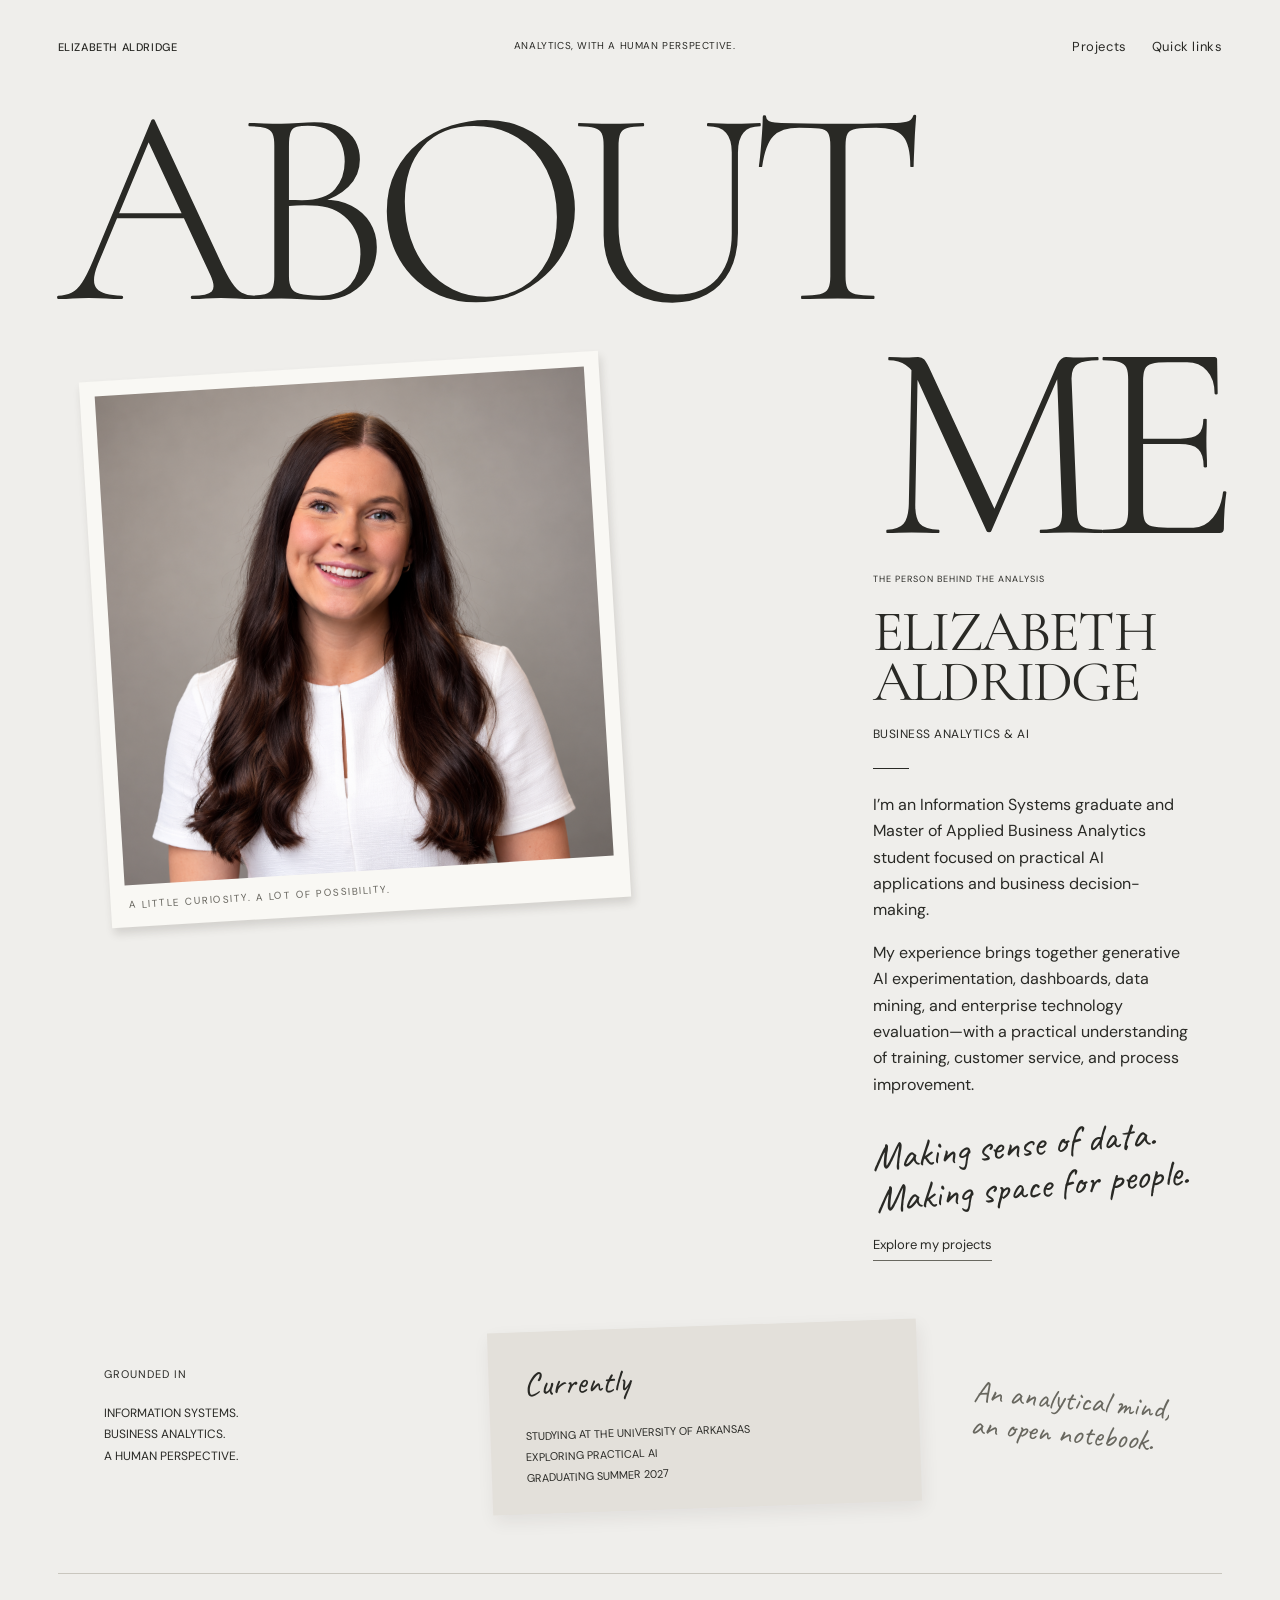
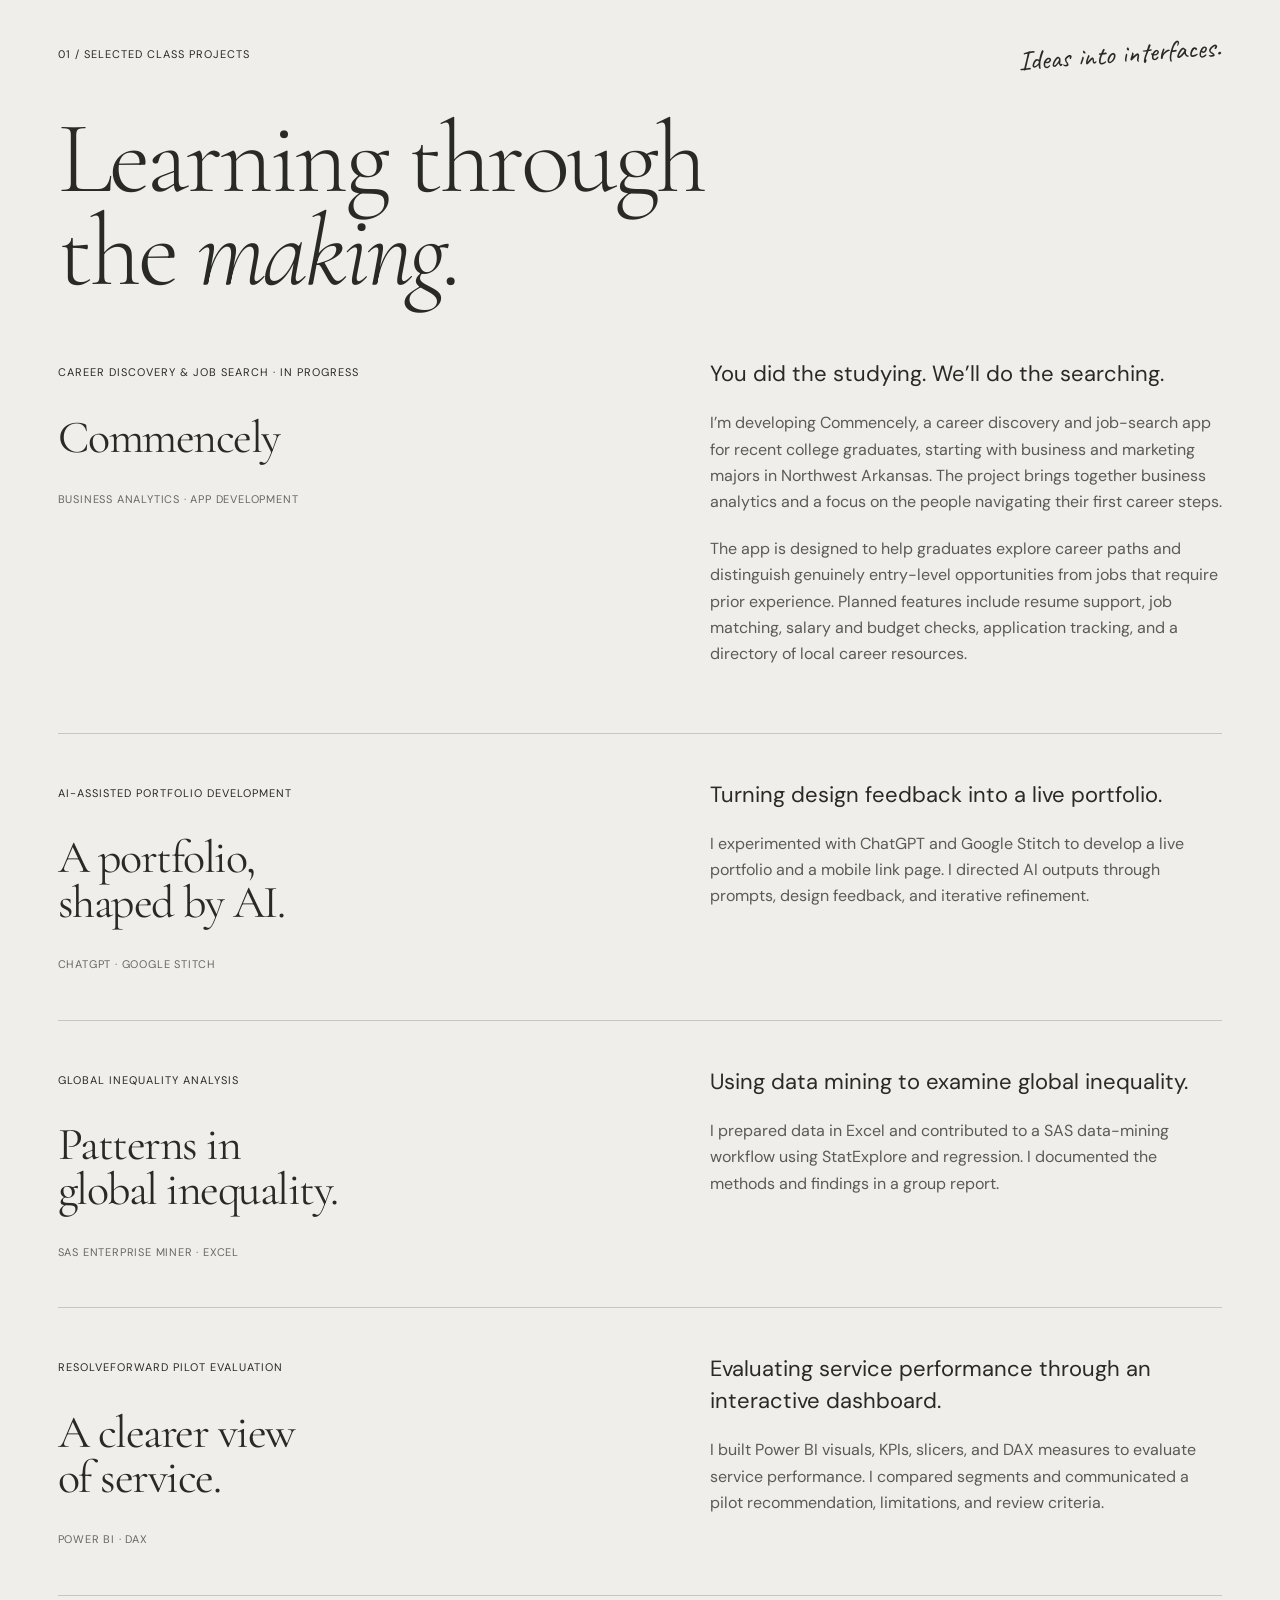
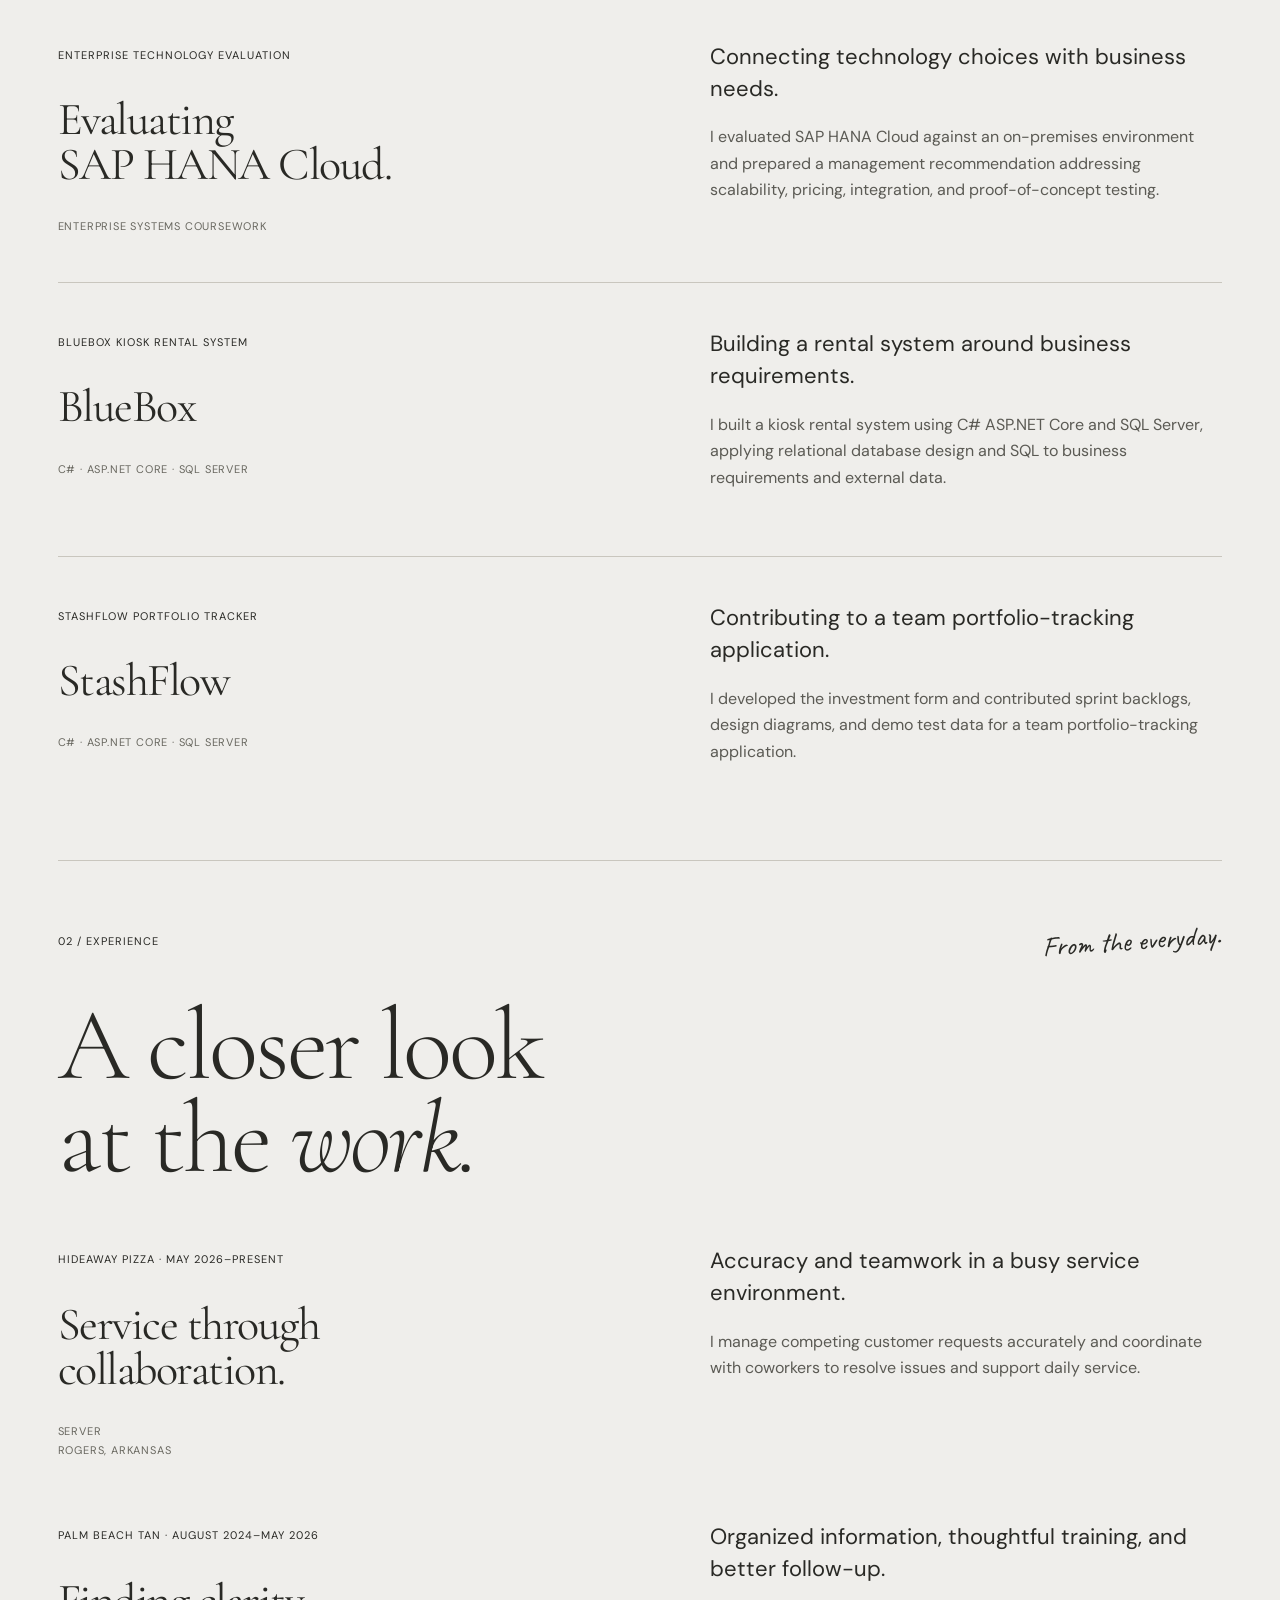
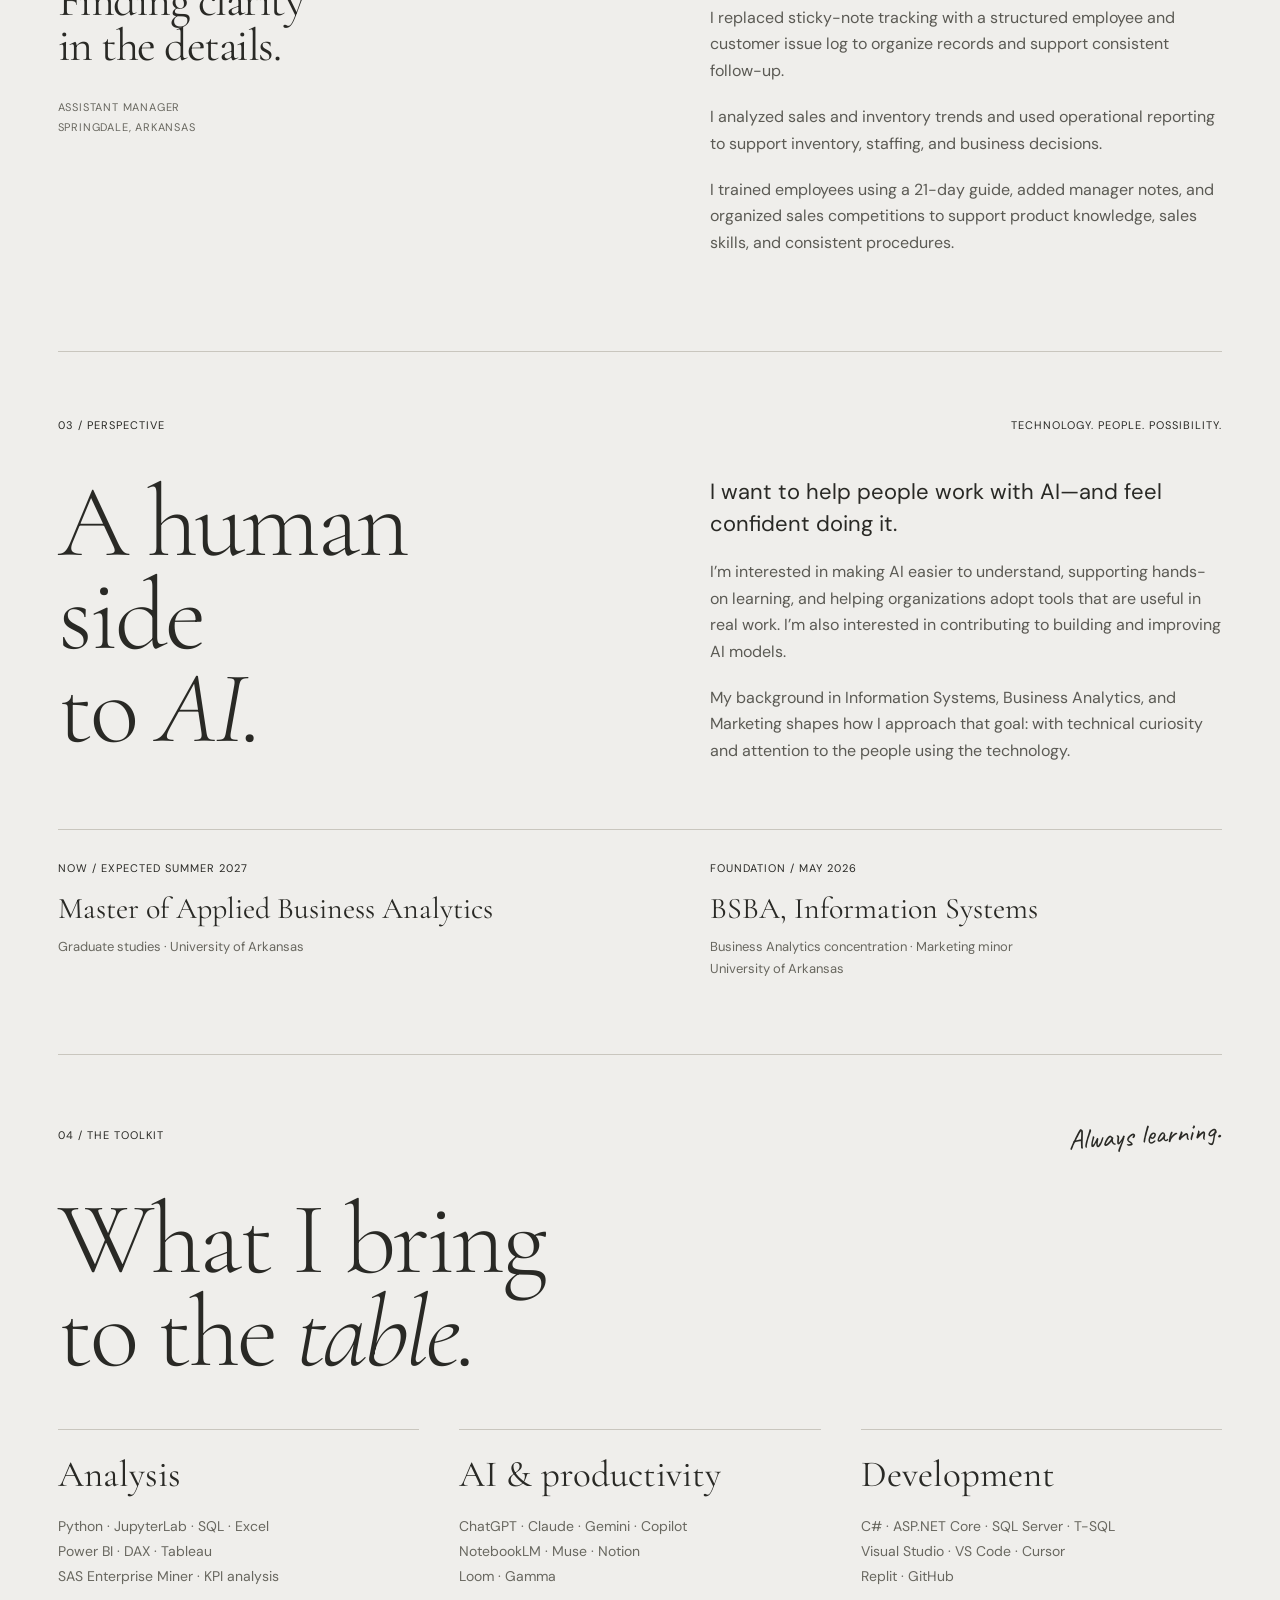
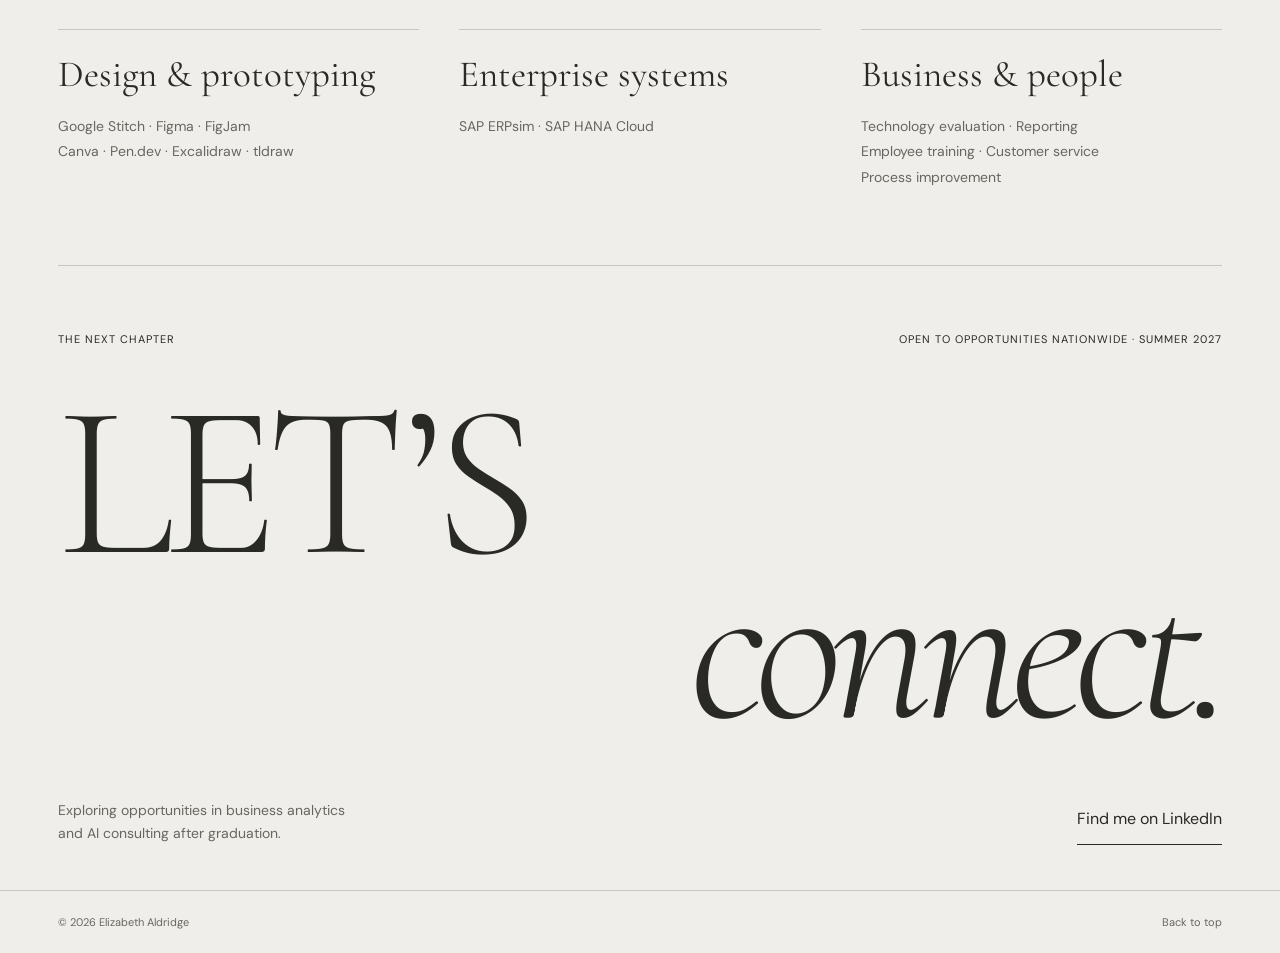
==== commit 5ab888cf: "Add Commencely career discovery project" ====
--- a/index.html
+++ b/index.html
@@ -1 +1 @@
-<!doctype html><html lang="en"><head><meta charset="UTF-8"><meta name="viewport" content="width=device-width,initial-scale=1"><title>Elizabeth Aldridge — A human perspective on analytics</title><meta name="description" content="Elizabeth Aldridge. Business analytics, human-centered AI, and a little curiosity. University of Arkansas, graduating Summer 2027."><link rel="stylesheet" href="style.css"></head><body><a class="skip" href="#main">Skip to content</a><header><a href="#" class="wordmark">ELIZABETH ALDRIDGE</a><span class="header-note">ANALYTICS, WITH A HUMAN PERSPECTIVE.</span><nav aria-label="Main navigation"><a href="#projects">Projects</a><a href="links.html">Quick links</a></nav></header><main id="main"><section class="opening" id="about"><h1><span>ABOUT</span><span>ME</span></h1><div class="intro-grid"><figure class="photo"><img src="headshot.png" alt="Professional headshot of Elizabeth Aldridge" width="1254" height="1254" fetchpriority="high" decoding="async"><figcaption>A LITTLE CURIOSITY. A LOT OF POSSIBILITY.</figcaption></figure><div class="bio"><p class="small">THE PERSON BEHIND THE ANALYSIS</p><h2>ELIZABETH<br>ALDRIDGE</h2><p class="role-label">BUSINESS ANALYTICS & AI</p><div class="rule"></div><p>I’m an Information Systems graduate and Master of Applied Business Analytics student focused on practical AI applications and business decision-making.</p><p>My experience brings together generative AI experimentation, dashboards, data mining, and enterprise technology evaluation—with a practical understanding of training, customer service, and process improvement.</p><p class="handwritten">Making sense of data.<br>Making space for people.</p><a class="text-link" href="#projects">Explore my projects</a></div></div><div class="notes-row"><div class="inspired"><p class="small">GROUNDED IN</p><p>INFORMATION SYSTEMS.<br>BUSINESS ANALYTICS.<br>A HUMAN PERSPECTIVE.</p></div><aside class="paper-note"><h3>Currently</h3><p>STUDYING AT THE UNIVERSITY OF ARKANSAS<br>EXPLORING PRACTICAL AI<br>GRADUATING SUMMER 2027</p></aside><p class="margin-note">An analytical mind,<br>an open notebook.</p></div></section><section class="projects section" id="projects"><div class="section-top"><p class="small">01 / SELECTED CLASS PROJECTS</p><span class="handwritten">Ideas into interfaces.</span></div><h2 class="section-title">Learning through<br>the <em>making.</em></h2><article class="work-grid"><div class="work-heading"><span class="small">AI-ASSISTED PORTFOLIO DEVELOPMENT</span><h3>A portfolio,<br>shaped by AI.</h3><p class="caption">CHATGPT · GOOGLE STITCH</p></div><div class="work-copy"><p class="lead">Turning design feedback into a live portfolio.</p><p>I experimented with ChatGPT and Google Stitch to develop a live portfolio and a mobile link page. I directed AI outputs through prompts, design feedback, and iterative refinement.</p></div></article><article class="work-grid"><div class="work-heading"><span class="small">GLOBAL INEQUALITY ANALYSIS</span><h3>Patterns in<br>global inequality.</h3><p class="caption">SAS ENTERPRISE MINER · EXCEL</p></div><div class="work-copy"><p class="lead">Using data mining to examine global inequality.</p><p>I prepared data in Excel and contributed to a SAS data-mining workflow using StatExplore and regression. I documented the methods and findings in a group report.</p></div></article><article class="work-grid"><div class="work-heading"><span class="small">RESOLVEFORWARD PILOT EVALUATION</span><h3>A clearer view<br>of service.</h3><p class="caption">POWER BI · DAX</p></div><div class="work-copy"><p class="lead">Evaluating service performance through an interactive dashboard.</p><p>I built Power BI visuals, KPIs, slicers, and DAX measures to evaluate service performance. I compared segments and communicated a pilot recommendation, limitations, and review criteria.</p></div></article><article class="work-grid"><div class="work-heading"><span class="small">ENTERPRISE TECHNOLOGY EVALUATION</span><h3>Evaluating<br>SAP HANA Cloud.</h3><p class="caption">ENTERPRISE SYSTEMS COURSEWORK</p></div><div class="work-copy"><p class="lead">Connecting technology choices with business needs.</p><p>I evaluated SAP HANA Cloud against an on-premises environment and prepared a management recommendation addressing scalability, pricing, integration, and proof-of-concept testing.</p></div></article><article class="work-grid"><div class="work-heading"><span class="small">BLUEBOX KIOSK RENTAL SYSTEM</span><h3>BlueBox</h3><p class="caption">C# · ASP.NET CORE · SQL SERVER</p></div><div class="work-copy"><p class="lead">Building a rental system around business requirements.</p><p>I built a kiosk rental system using C# ASP.NET Core and SQL Server, applying relational database design and SQL to business requirements and external data.</p></div></article><article class="work-grid"><div class="work-heading"><span class="small">STASHFLOW PORTFOLIO TRACKER</span><h3>StashFlow</h3><p class="caption">C# · ASP.NET CORE · SQL SERVER</p></div><div class="work-copy"><p class="lead">Contributing to a team portfolio-tracking application.</p><p>I developed the investment form and contributed sprint backlogs, design diagrams, and demo test data for a team portfolio-tracking application.</p></div></article></section><section class="experience section" id="experience"><div class="section-top"><p class="small">02 / EXPERIENCE</p><span class="handwritten">From the everyday.</span></div><h2 class="section-title">A closer look<br>at the <em>work.</em></h2><div class="work-grid"><div class="work-heading"><span class="small">HIDEAWAY PIZZA · MAY 2026–PRESENT</span><h3>Service through<br>collaboration.</h3><p class="caption">SERVER<br>ROGERS, ARKANSAS</p></div><div class="work-copy"><p class="lead">Accuracy and teamwork in a busy service environment.</p><p>I manage competing customer requests accurately and coordinate with coworkers to resolve issues and support daily service.</p></div></div><div class="work-grid"><div class="work-heading"><span class="small">PALM BEACH TAN · AUGUST 2024–MAY 2026</span><h3>Finding clarity<br>in the details.</h3><p class="caption">ASSISTANT MANAGER<br>SPRINGDALE, ARKANSAS</p></div><div class="work-copy"><p class="lead">Organized information, thoughtful training, and better follow-up.</p><p>I replaced sticky-note tracking with a structured employee and customer issue log to organize records and support consistent follow-up.</p><p>I analyzed sales and inventory trends and used operational reporting to support inventory, staffing, and business decisions.</p><p>I trained employees using a 21-day guide, added manager notes, and organized sales competitions to support product knowledge, sales skills, and consistent procedures.</p></div></div></section><section class="perspective section"><div class="section-top"><p class="small">03 / PERSPECTIVE</p><span class="small">TECHNOLOGY. PEOPLE. POSSIBILITY.</span></div><div class="perspective-grid"><h2 class="section-title">A human side<br>to <em>AI.</em></h2><div><p class="lead">I want to help people work with AI—and feel confident doing it.</p><p>I’m interested in making AI easier to understand, supporting hands-on learning, and helping organizations adopt tools that are useful in real work. I’m also interested in contributing to building and improving AI models.</p><p>My background in Information Systems, Business Analytics, and Marketing shapes how I approach that goal: with technical curiosity and attention to the people using the technology.</p></div></div><div class="education"><div><p class="small">NOW / EXPECTED SUMMER 2027</p><h3>Master of Applied Business Analytics</h3><p>Graduate studies · University of Arkansas</p></div><div><p class="small">FOUNDATION / MAY 2026</p><h3>BSBA, Information Systems</h3><p>Business Analytics concentration · Marketing minor<br>University of Arkansas</p></div></div></section><section class="toolkit section"><div class="section-top"><p class="small">04 / THE TOOLKIT</p><span class="handwritten">Always learning.</span></div><h2 class="section-title">What I bring<br>to the <em>table.</em></h2><div class="skills"><article><h3>Analysis</h3><p>Python · JupyterLab · SQL · Excel<br>Power BI · DAX · Tableau<br>SAS Enterprise Miner · KPI analysis</p></article><article><h3>AI & productivity</h3><p>ChatGPT · Claude · Gemini · Copilot<br>NotebookLM · Muse · Notion<br>Loom · Gamma</p></article><article><h3>Development</h3><p>C# · ASP.NET Core · SQL Server · T-SQL<br>Visual Studio · VS Code · Cursor<br>Replit · GitHub</p></article><article><h3>Design & prototyping</h3><p>Google Stitch · Figma · FigJam<br>Canva · Pen.dev · Excalidraw · tldraw</p></article><article><h3>Enterprise systems</h3><p>SAP ERPsim · SAP HANA Cloud</p></article><article><h3>Business & people</h3><p>Technology evaluation · Reporting<br>Employee training · Customer service<br>Process improvement</p></article></div></section><section class="contact section" id="contact"><div class="section-top"><p class="small">THE NEXT CHAPTER</p><span class="small">OPEN TO OPPORTUNITIES NATIONWIDE · SUMMER 2027</span></div><h2>LET’S<br><em>connect.</em></h2><div class="contact-bottom"><p>Exploring opportunities in business analytics<br>and AI consulting after graduation.</p><a href="https://www.linkedin.com/in/elizabeth-aldridge-2256142a5" target="_blank" rel="noopener noreferrer" class="contact-link">Find me on LinkedIn</a></div></section></main><footer><span>© 2026 Elizabeth Aldridge</span><a href="#">Back to top</a></footer></body></html>
+<!doctype html><html lang="en"><head><meta charset="UTF-8"><meta name="viewport" content="width=device-width,initial-scale=1"><title>Elizabeth Aldridge — A human perspective on analytics</title><meta name="description" content="Elizabeth Aldridge. Business analytics, human-centered AI, and a little curiosity. University of Arkansas, graduating Summer 2027."><link rel="stylesheet" href="style.css"></head><body><a class="skip" href="#main">Skip to content</a><header><a href="#" class="wordmark">ELIZABETH ALDRIDGE</a><span class="header-note">ANALYTICS, WITH A HUMAN PERSPECTIVE.</span><nav aria-label="Main navigation"><a href="#projects">Projects</a><a href="links.html">Quick links</a></nav></header><main id="main"><section class="opening" id="about"><h1><span>ABOUT</span><span>ME</span></h1><div class="intro-grid"><figure class="photo"><img src="headshot.png" alt="Professional headshot of Elizabeth Aldridge" width="1254" height="1254" fetchpriority="high" decoding="async"><figcaption>A LITTLE CURIOSITY. A LOT OF POSSIBILITY.</figcaption></figure><div class="bio"><p class="small">THE PERSON BEHIND THE ANALYSIS</p><h2>ELIZABETH<br>ALDRIDGE</h2><p class="role-label">BUSINESS ANALYTICS & AI</p><div class="rule"></div><p>I’m an Information Systems graduate and Master of Applied Business Analytics student focused on practical AI applications and business decision-making.</p><p>My experience brings together generative AI experimentation, dashboards, data mining, and enterprise technology evaluation—with a practical understanding of training, customer service, and process improvement.</p><p class="handwritten">Making sense of data.<br>Making space for people.</p><a class="text-link" href="#projects">Explore my projects</a></div></div><div class="notes-row"><div class="inspired"><p class="small">GROUNDED IN</p><p>INFORMATION SYSTEMS.<br>BUSINESS ANALYTICS.<br>A HUMAN PERSPECTIVE.</p></div><aside class="paper-note"><h3>Currently</h3><p>STUDYING AT THE UNIVERSITY OF ARKANSAS<br>EXPLORING PRACTICAL AI<br>GRADUATING SUMMER 2027</p></aside><p class="margin-note">An analytical mind,<br>an open notebook.</p></div></section><section class="projects section" id="projects"><div class="section-top"><p class="small">01 / SELECTED CLASS PROJECTS</p><span class="handwritten">Ideas into interfaces.</span></div><h2 class="section-title">Learning through<br>the <em>making.</em></h2><article class="work-grid"><div class="work-heading"><span class="small">CAREER DISCOVERY &amp; JOB SEARCH · IN PROGRESS</span><h3>Commencely</h3><p class="caption">BUSINESS ANALYTICS · APP DEVELOPMENT</p></div><div class="work-copy"><p class="lead">You did the studying. We’ll do the searching.</p><p>I’m developing Commencely, a career discovery and job-search app for recent college graduates, starting with business and marketing majors in Northwest Arkansas. The project brings together business analytics and a focus on the people navigating their first career steps.</p><p>The app is designed to help graduates explore career paths and distinguish genuinely entry-level opportunities from jobs that require prior experience. Planned features include resume support, job matching, salary and budget checks, application tracking, and a directory of local career resources.</p></div></article><article class="work-grid"><div class="work-heading"><span class="small">AI-ASSISTED PORTFOLIO DEVELOPMENT</span><h3>A portfolio,<br>shaped by AI.</h3><p class="caption">CHATGPT · GOOGLE STITCH</p></div><div class="work-copy"><p class="lead">Turning design feedback into a live portfolio.</p><p>I experimented with ChatGPT and Google Stitch to develop a live portfolio and a mobile link page. I directed AI outputs through prompts, design feedback, and iterative refinement.</p></div></article><article class="work-grid"><div class="work-heading"><span class="small">GLOBAL INEQUALITY ANALYSIS</span><h3>Patterns in<br>global inequality.</h3><p class="caption">SAS ENTERPRISE MINER · EXCEL</p></div><div class="work-copy"><p class="lead">Using data mining to examine global inequality.</p><p>I prepared data in Excel and contributed to a SAS data-mining workflow using StatExplore and regression. I documented the methods and findings in a group report.</p></div></article><article class="work-grid"><div class="work-heading"><span class="small">RESOLVEFORWARD PILOT EVALUATION</span><h3>A clearer view<br>of service.</h3><p class="caption">POWER BI · DAX</p></div><div class="work-copy"><p class="lead">Evaluating service performance through an interactive dashboard.</p><p>I built Power BI visuals, KPIs, slicers, and DAX measures to evaluate service performance. I compared segments and communicated a pilot recommendation, limitations, and review criteria.</p></div></article><article class="work-grid"><div class="work-heading"><span class="small">ENTERPRISE TECHNOLOGY EVALUATION</span><h3>Evaluating<br>SAP HANA Cloud.</h3><p class="caption">ENTERPRISE SYSTEMS COURSEWORK</p></div><div class="work-copy"><p class="lead">Connecting technology choices with business needs.</p><p>I evaluated SAP HANA Cloud against an on-premises environment and prepared a management recommendation addressing scalability, pricing, integration, and proof-of-concept testing.</p></div></article><article class="work-grid"><div class="work-heading"><span class="small">BLUEBOX KIOSK RENTAL SYSTEM</span><h3>BlueBox</h3><p class="caption">C# · ASP.NET CORE · SQL SERVER</p></div><div class="work-copy"><p class="lead">Building a rental system around business requirements.</p><p>I built a kiosk rental system using C# ASP.NET Core and SQL Server, applying relational database design and SQL to business requirements and external data.</p></div></article><article class="work-grid"><div class="work-heading"><span class="small">STASHFLOW PORTFOLIO TRACKER</span><h3>StashFlow</h3><p class="caption">C# · ASP.NET CORE · SQL SERVER</p></div><div class="work-copy"><p class="lead">Contributing to a team portfolio-tracking application.</p><p>I developed the investment form and contributed sprint backlogs, design diagrams, and demo test data for a team portfolio-tracking application.</p></div></article></section><section class="experience section" id="experience"><div class="section-top"><p class="small">02 / EXPERIENCE</p><span class="handwritten">From the everyday.</span></div><h2 class="section-title">A closer look<br>at the <em>work.</em></h2><div class="work-grid"><div class="work-heading"><span class="small">HIDEAWAY PIZZA · MAY 2026–PRESENT</span><h3>Service through<br>collaboration.</h3><p class="caption">SERVER<br>ROGERS, ARKANSAS</p></div><div class="work-copy"><p class="lead">Accuracy and teamwork in a busy service environment.</p><p>I manage competing customer requests accurately and coordinate with coworkers to resolve issues and support daily service.</p></div></div><div class="work-grid"><div class="work-heading"><span class="small">PALM BEACH TAN · AUGUST 2024–MAY 2026</span><h3>Finding clarity<br>in the details.</h3><p class="caption">ASSISTANT MANAGER<br>SPRINGDALE, ARKANSAS</p></div><div class="work-copy"><p class="lead">Organized information, thoughtful training, and better follow-up.</p><p>I replaced sticky-note tracking with a structured employee and customer issue log to organize records and support consistent follow-up.</p><p>I analyzed sales and inventory trends and used operational reporting to support inventory, staffing, and business decisions.</p><p>I trained employees using a 21-day guide, added manager notes, and organized sales competitions to support product knowledge, sales skills, and consistent procedures.</p></div></div></section><section class="perspective section"><div class="section-top"><p class="small">03 / PERSPECTIVE</p><span class="small">TECHNOLOGY. PEOPLE. POSSIBILITY.</span></div><div class="perspective-grid"><h2 class="section-title">A human side<br>to <em>AI.</em></h2><div><p class="lead">I want to help people work with AI—and feel confident doing it.</p><p>I’m interested in making AI easier to understand, supporting hands-on learning, and helping organizations adopt tools that are useful in real work. I’m also interested in contributing to building and improving AI models.</p><p>My background in Information Systems, Business Analytics, and Marketing shapes how I approach that goal: with technical curiosity and attention to the people using the technology.</p></div></div><div class="education"><div><p class="small">NOW / EXPECTED SUMMER 2027</p><h3>Master of Applied Business Analytics</h3><p>Graduate studies · University of Arkansas</p></div><div><p class="small">FOUNDATION / MAY 2026</p><h3>BSBA, Information Systems</h3><p>Business Analytics concentration · Marketing minor<br>University of Arkansas</p></div></div></section><section class="toolkit section"><div class="section-top"><p class="small">04 / THE TOOLKIT</p><span class="handwritten">Always learning.</span></div><h2 class="section-title">What I bring<br>to the <em>table.</em></h2><div class="skills"><article><h3>Analysis</h3><p>Python · JupyterLab · SQL · Excel<br>Power BI · DAX · Tableau<br>SAS Enterprise Miner · KPI analysis</p></article><article><h3>AI & productivity</h3><p>ChatGPT · Claude · Gemini · Copilot<br>NotebookLM · Muse · Notion<br>Loom · Gamma</p></article><article><h3>Development</h3><p>C# · ASP.NET Core · SQL Server · T-SQL<br>Visual Studio · VS Code · Cursor<br>Replit · GitHub</p></article><article><h3>Design & prototyping</h3><p>Google Stitch · Figma · FigJam<br>Canva · Pen.dev · Excalidraw · tldraw</p></article><article><h3>Enterprise systems</h3><p>SAP ERPsim · SAP HANA Cloud</p></article><article><h3>Business & people</h3><p>Technology evaluation · Reporting<br>Employee training · Customer service<br>Process improvement</p></article></div></section><section class="contact section" id="contact"><div class="section-top"><p class="small">THE NEXT CHAPTER</p><span class="small">OPEN TO OPPORTUNITIES NATIONWIDE · SUMMER 2027</span></div><h2>LET’S<br><em>connect.</em></h2><div class="contact-bottom"><p>Exploring opportunities in business analytics<br>and AI consulting after graduation.</p><a href="https://www.linkedin.com/in/elizabeth-aldridge-2256142a5" target="_blank" rel="noopener noreferrer" class="contact-link">Find me on LinkedIn</a></div></section></main><footer><span>© 2026 Elizabeth Aldridge</span><a href="#">Back to top</a></footer></body></html>
--- a/style.css
+++ b/style.css
@@ -21,3 +21,12 @@
 .photo{width:640px;max-width:95%;margin-left:5%}
 .photo img{width:100%;height:auto;aspect-ratio:1 / 1;object-fit:cover}
 @media(max-width:570px){.photo{width:300px;max-width:95%;margin-left:3px}}
+
+
+/* Medium square headshot */
+.photo{width:400px;max-width:95%;margin-left:5%}
+@media(max-width:570px){.photo{width:200px;max-width:95%;margin-left:3px}}
+
+/* Larger square headshot */
+.photo{width:520px;max-width:95%;margin-left:5%}
+@media(max-width:570px){.photo{width:260px;max-width:95%;margin-left:3px}}
